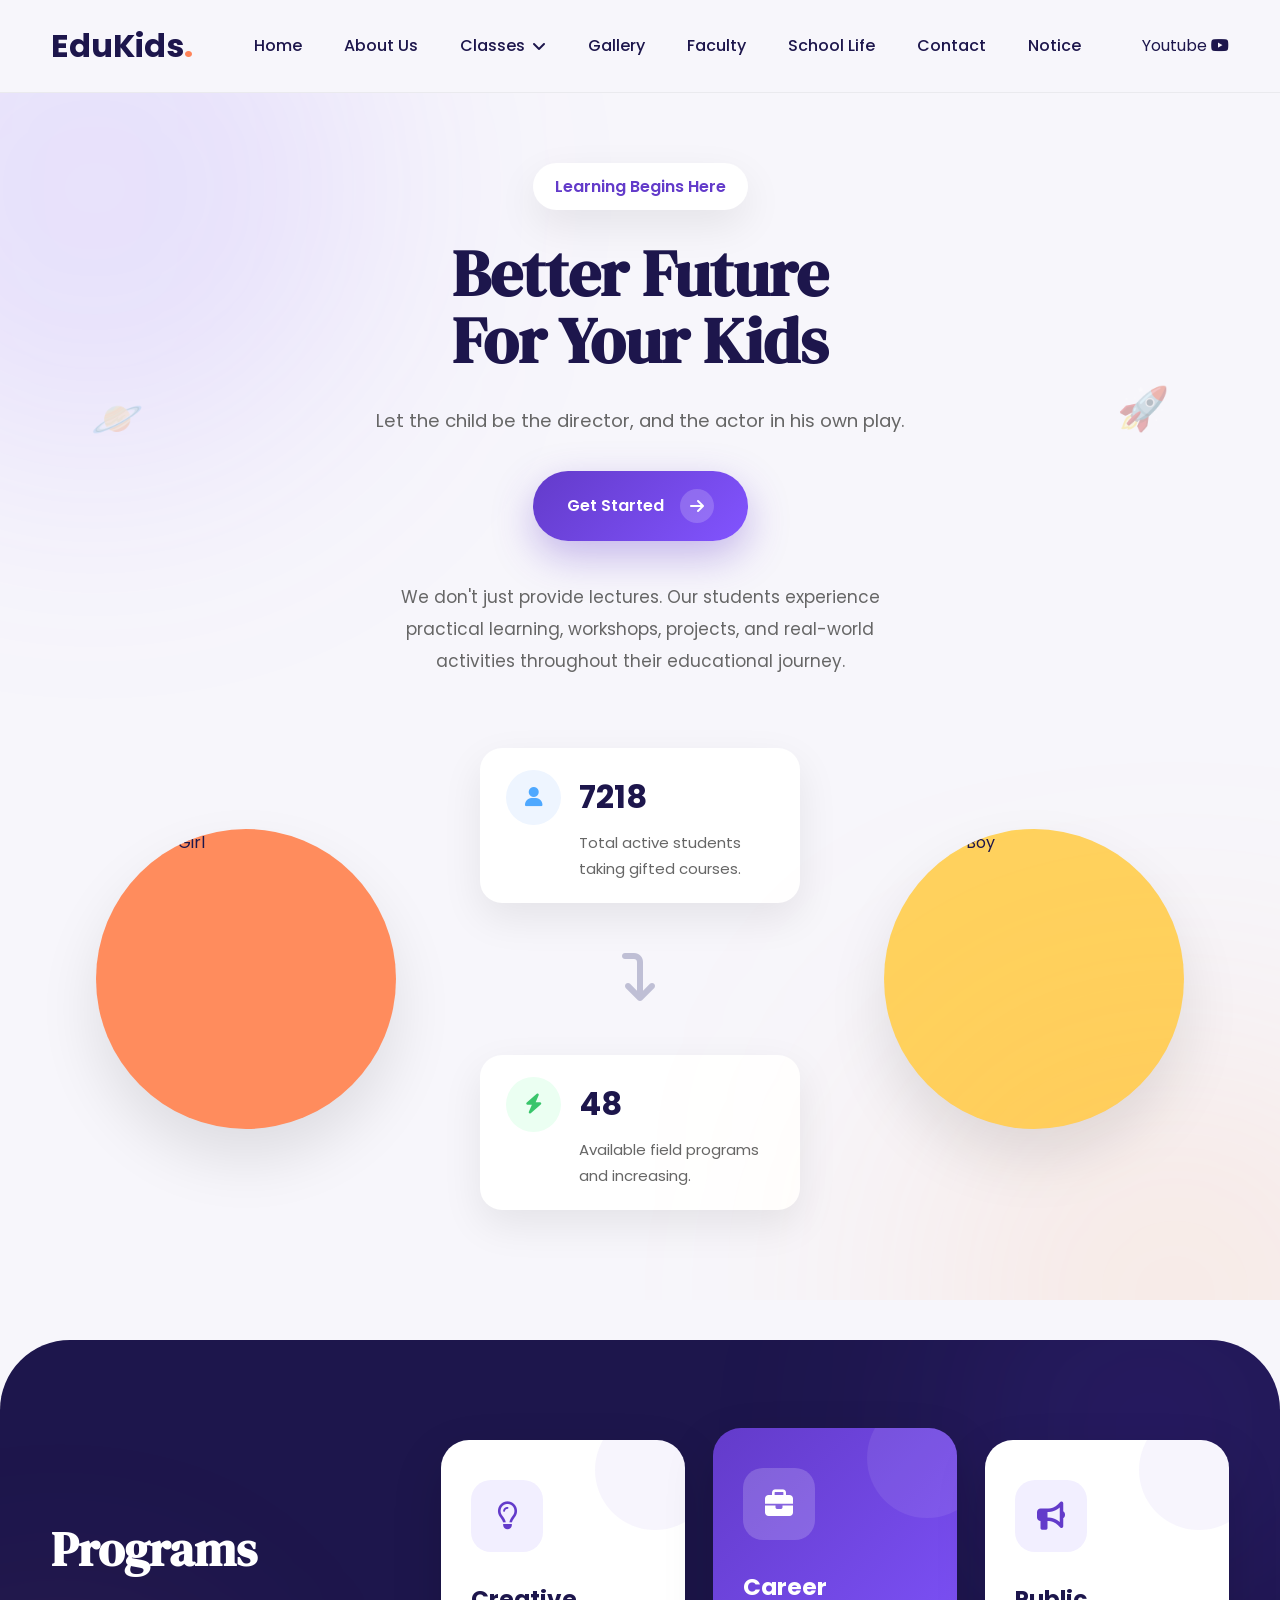
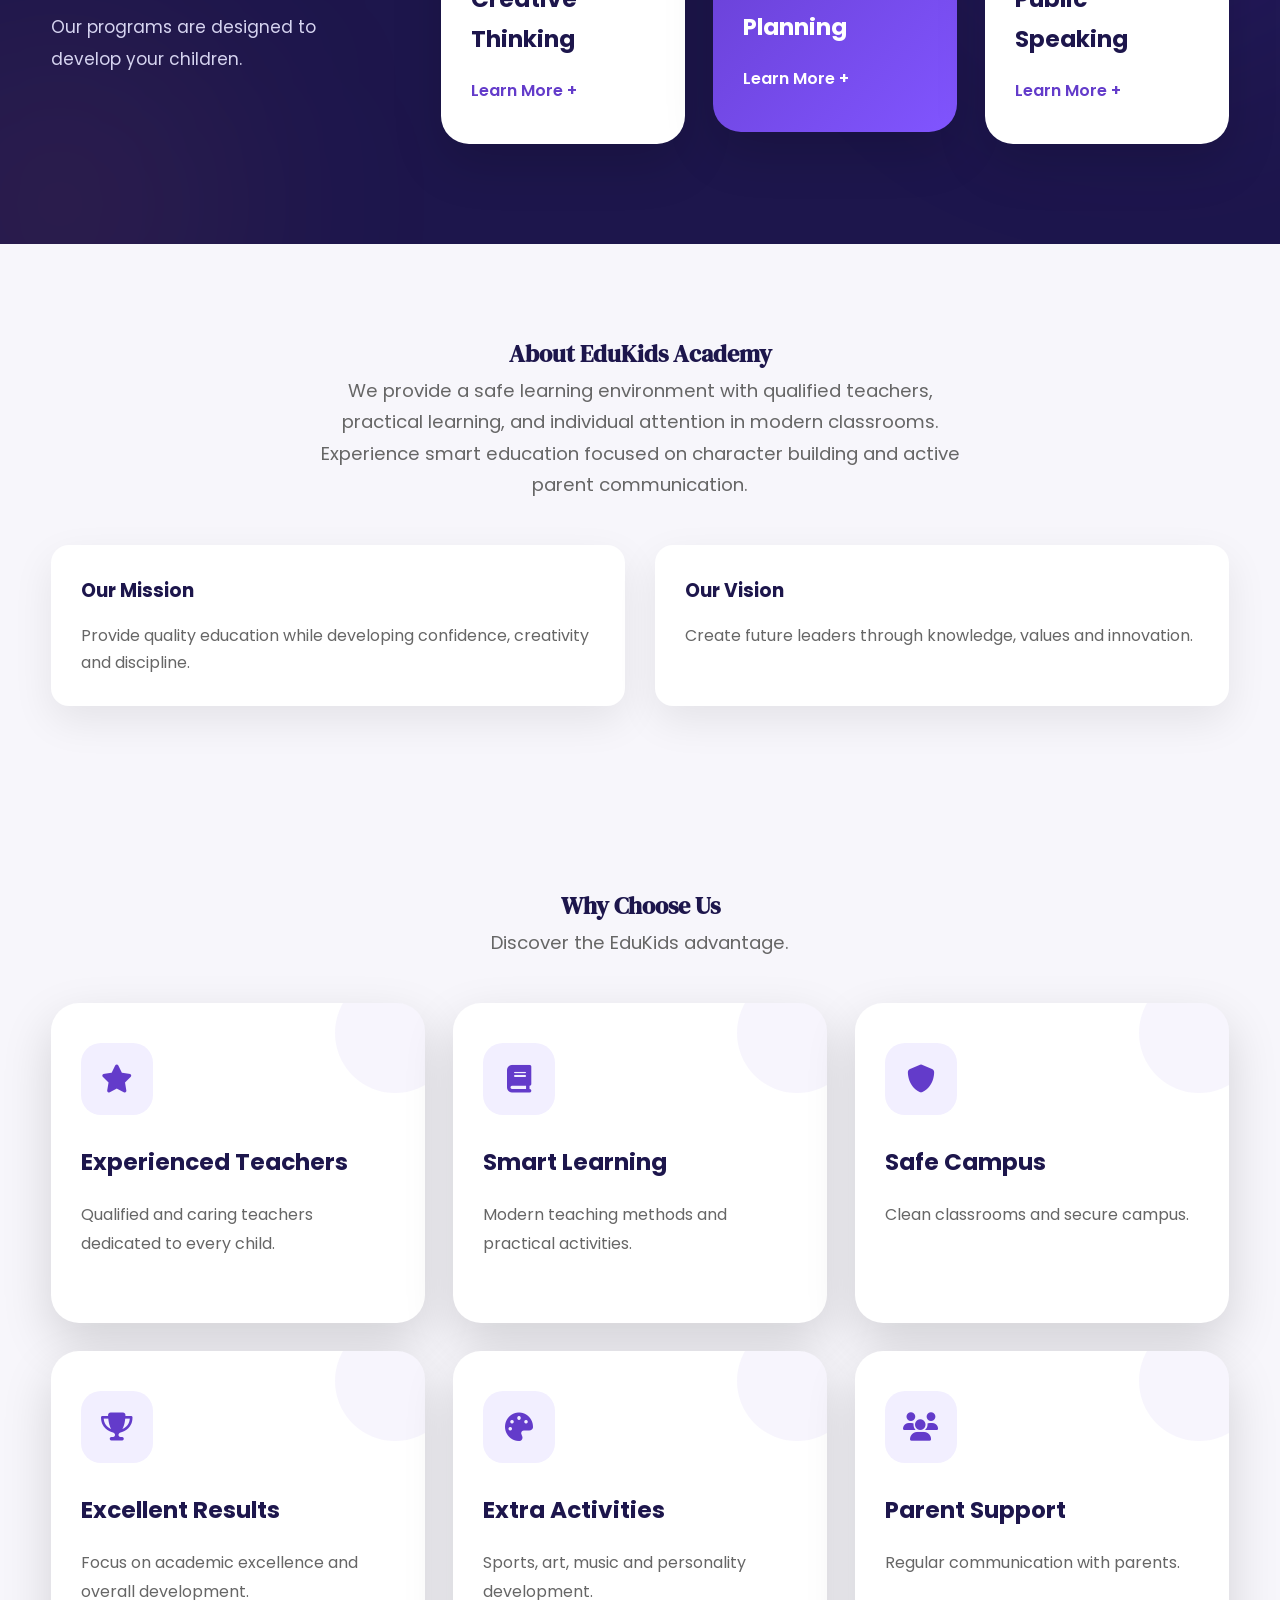
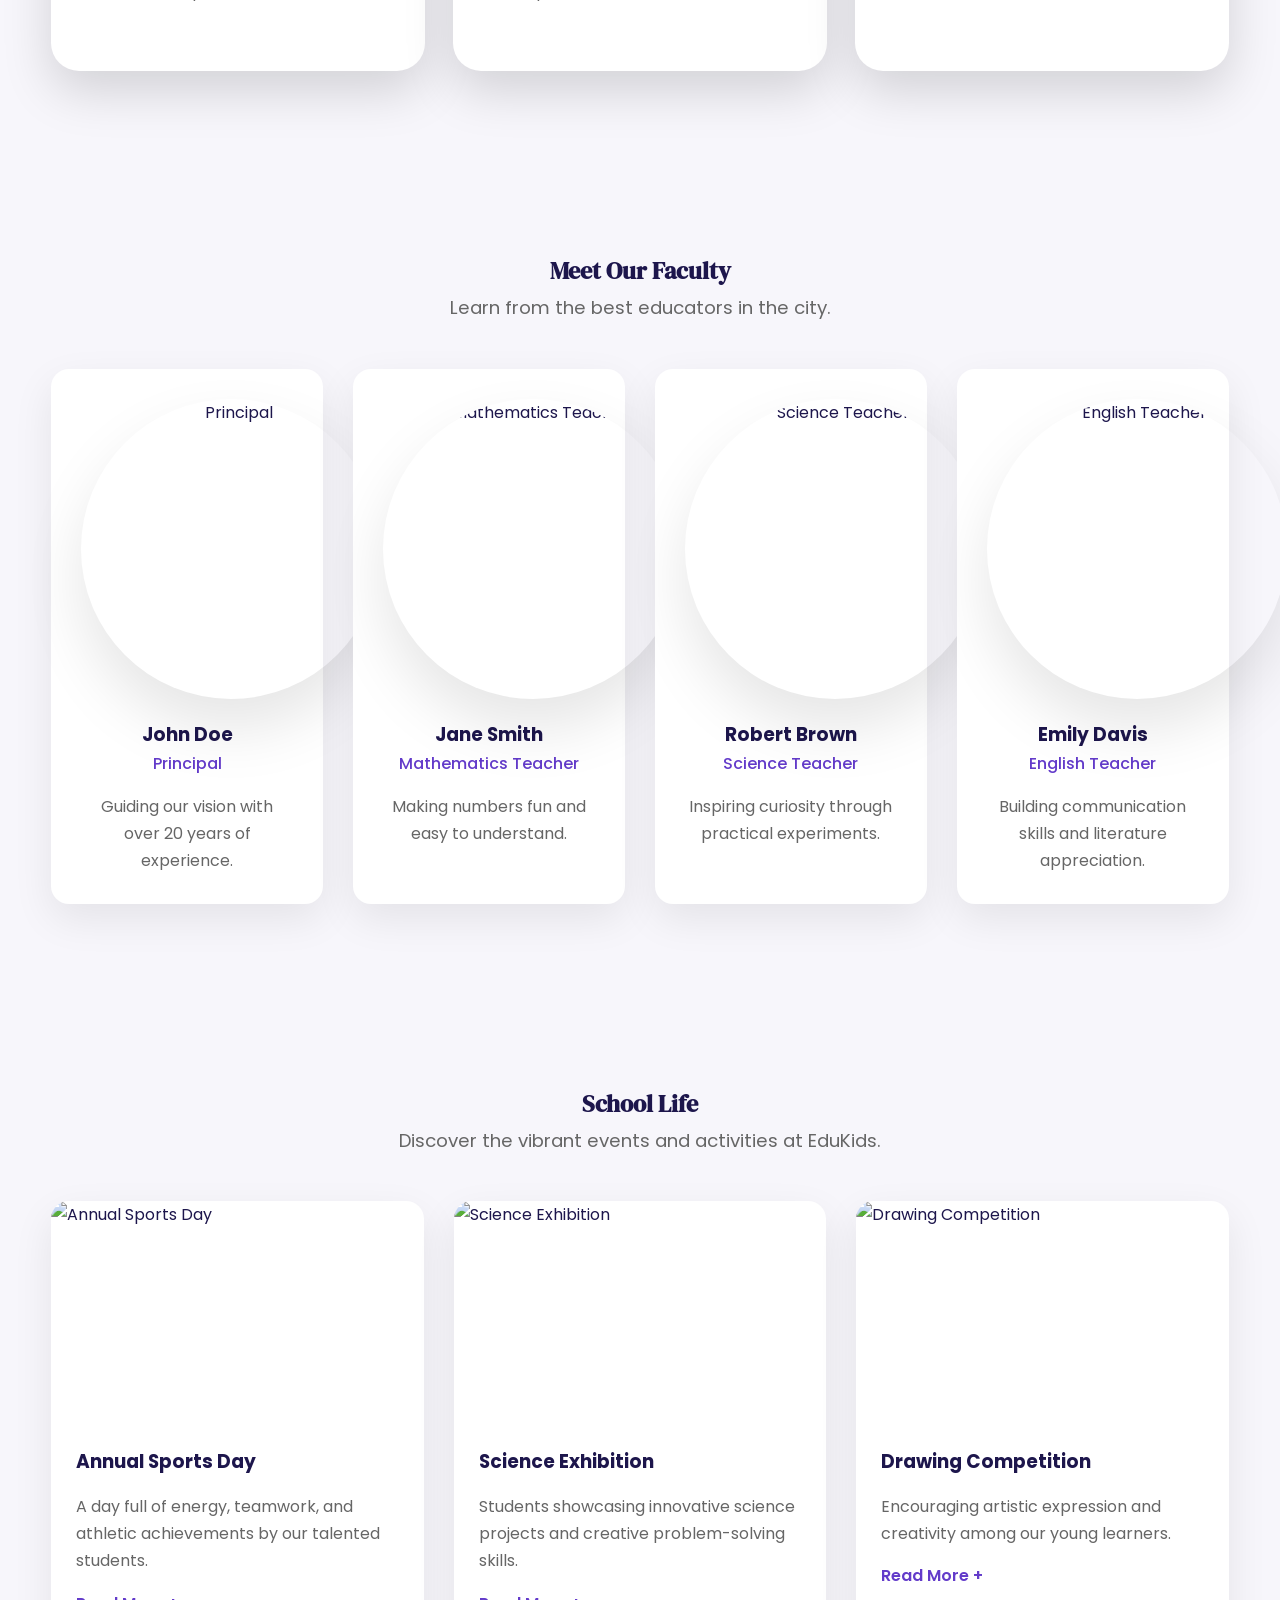
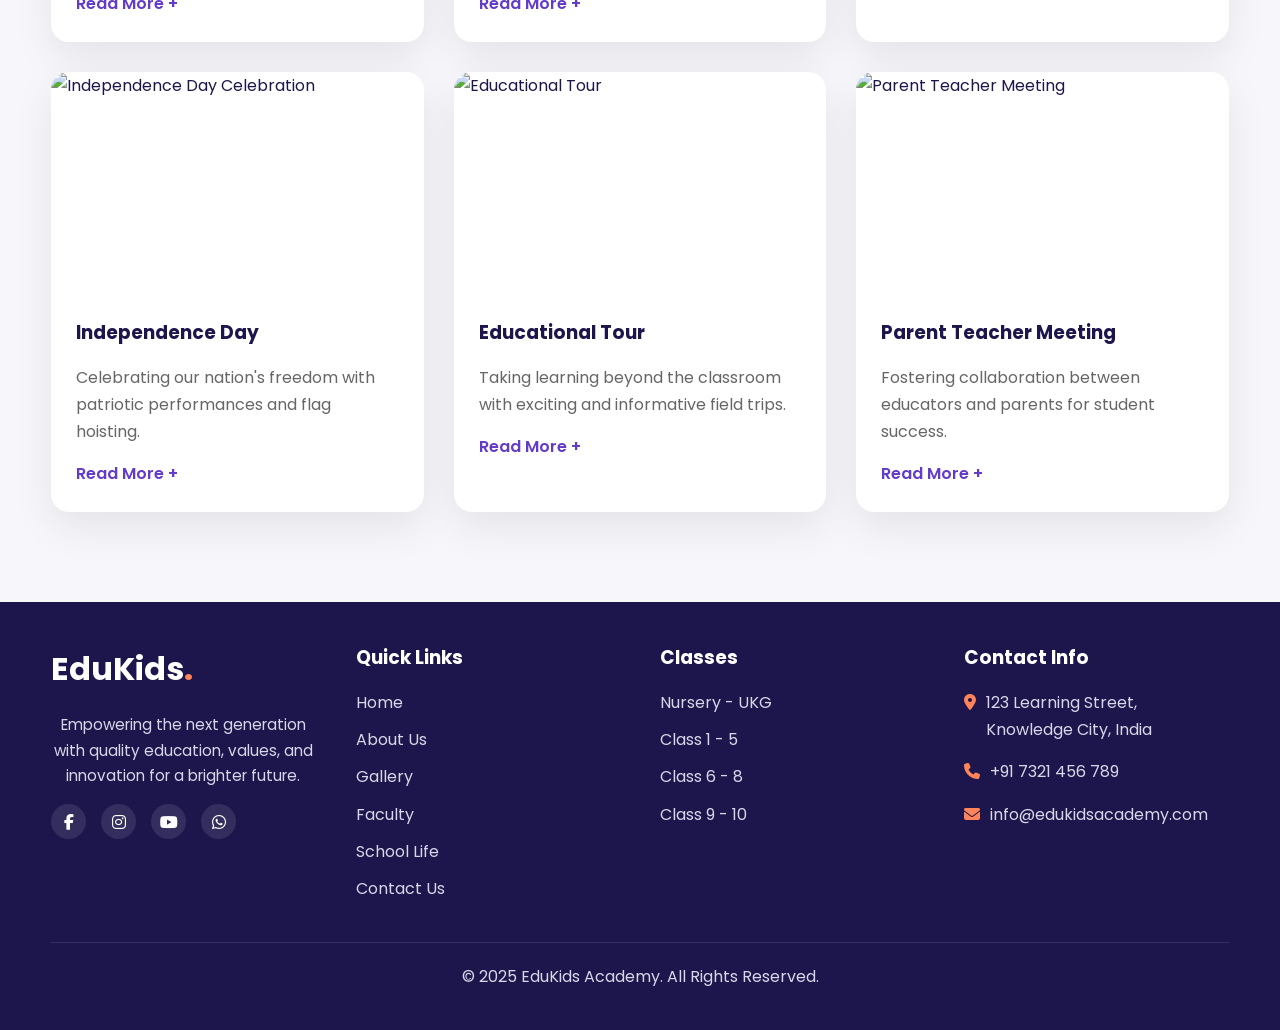
==== index.html @ 062c6f34 "Add files via upload" ====
<!DOCTYPE html>
<html lang="en">

<head>

    <meta charset="UTF-8">

    <meta name="viewport" content="width=device-width, initial-scale=1.0">

    <title>EduKids Academy | Better Future For Your Kids</title>

    <!-- Google Fonts -->

    <link rel="preconnect" href="https://fonts.googleapis.com">

    <link rel="preconnect" href="https://fonts.gstatic.com" crossorigin>

    <link
        href="https://fonts.googleapis.com/css2?family=Poppins:wght@300;400;500;600;700&family=DM+Serif+Display&display=swap"
        rel="stylesheet">

    <!-- Font Awesome -->

    <link rel="stylesheet" href="https://cdnjs.cloudflare.com/ajax/libs/font-awesome/6.5.2/css/all.min.css">

    <!-- Main CSS -->

    <link rel="stylesheet" href="styles.css">

    <!-- Responsive CSS -->

    <link rel="stylesheet" href="responsive.css">

</head>

<body>



    <!--==================================
            HEADER
===================================-->

    <header class="header">

        <div class="container nav-container">

            <a href="#" class="logo">

                EduKids<span>.</span>

            </a>

            <nav class="navbar">

                <ul class="nav-links">

                    <li><a href="index.html">Home</a></li>

                    <li><a href="#about">About Us</a></li>

                    <li class="dropdown">

                        <a href="#">
                            Classes
                            <i class="fa-solid fa-angle-down"></i>
                        </a>

                        <ul class="dropdown-menu">

                            <li><a href="contact.html">Nursery</a></li>
                            <li><a href="contact.html">LKG</a></li>
                            <li><a href="contact.html">UKG</a></li>
                            <li><a href="contact.html">Class 1 - 3</a></li>
                            <li><a href="contact.html">Class 4 - 6</a></li>
                            <li><a href="contact.html">Class 6 - 10</a></li>

                        </ul>

                    </li>

                    <li><a href="gallery.html">Gallery</a></li>

                    <li><a href="#faculty">Faculty</a></li>

                    <li><a href="#school-life">School Life</a></li>

                    <li><a href="contact.html">Contact</a></li>
                    <li><a href="notice.html">Notice</a></li>

                </ul>

            </nav>

            <a href="#" class="youtube-btn">

                Youtube

                <span>

                    <i class="fa-brands fa-youtube"></i>

                </span>

            </a>

            <div class="hamburger">

                <span></span>
                <span></span>
                <span></span>

            </div>

        </div>

    </header>





    <!--==================================
          HERO SECTION
===================================-->

    <section class="hero">

        <div class="container hero-container">

            <!-- Decorative Elements -->

            <div class="planet planet-1">
                🪐
            </div>

            <div class="planet planet-2">
                🚀
            </div>

            <div class="planet planet-3">
                ⭐
            </div>

            <div class="planet planet-4">
                📚
            </div>





            <div class="hero-content">

                <span class="hero-tagline">

                    Learning Begins Here

                </span>

                <h1>

                    Better Future <br>

                    For Your Kids

                </h1>

                <p class="subtitle">

                    Let the child be the director,
                    and the actor in his own play.

                </p>

                <button id="getStartedBtn" class="primary-btn">

                    Get Started

                    <span>

                        <i class="fa-solid fa-arrow-right"></i>

                    </span>

                </button>

                <p class="hero-description">

                    We don't just provide lectures.
                    Our students experience practical learning,
                    workshops, projects, and real-world activities
                    throughout their educational journey.

                </p>

            </div>





            <div class="hero-bottom">

                <!-- LEFT CHILD -->

                <div class="student left-student">

                    <div class="circle orange">

<!-- TEMP PLACEHOLDER IMAGE - Replace with school image -->
                                                <img src="assets/images/demo/girl1.jpg" alt="Student Girl">

                    </div>

                </div>





                <!-- CENTER STATS -->

                <div class="stats-area">

                    <div class="stat-card">

                        <div class="icon">

                            <i class="fa-solid fa-user"></i>

                        </div>

                        <div>

                            <h3>7.5K+</h3>

                            <p>

                                Total active students
                                taking gifted courses.

                            </p>

                        </div>

                    </div>

                    <div class="curve-arrow">

                        <i class="fa-solid fa-arrow-turn-down"></i>

                    </div>

                    <div class="stat-card">

                        <div class="icon green">

                            <i class="fa-solid fa-bolt"></i>

                        </div>

                        <div>

                            <h3>50+</h3>

                            <p>

                                Available field programs
                                and increasing.

                            </p>

                        </div>

                    </div>

                </div>





                <!-- RIGHT CHILD -->

                <div class="student right-student">

                    <div class="circle yellow">

<!-- TEMP PLACEHOLDER IMAGE - Replace with school image -->
                                                <img src="assets/images/demo/boy1.jpg" alt="Student Boy">

                    </div>

                </div>

            </div>

        </div>

    </section>





    <!--==================================
        PROGRAMS SECTION
===================================-->

    <section class="programs">

        <div class="container">

            <div class="program-wrapper">

                <div class="program-left">

                    <h2>

                        Programs

                    </h2>

                    <p>

                        Our programs are designed
                        to develop your children.

                    </p>

                </div>

                <div class="program-grid">

                    <div class="program-card">

                        <div class="program-icon">

                            <i class="fa-regular fa-lightbulb"></i>

                        </div>

                        <h3>

                            Creative Thinking

                        </h3>

                        <a href="#">

                            Learn More +

                        </a>

                    </div>





                    <div class="program-card active">

                        <div class="program-icon">

                            <i class="fa-solid fa-briefcase"></i>

                        </div>

                        <h3>

                            Career Planning

                        </h3>

                        <a href="#">

                            Learn More +

                        </a>

                    </div>





                    <div class="program-card">

                        <div class="program-icon">

                            <i class="fa-solid fa-bullhorn"></i>

                        </div>

                        <h3>

                            Public Speaking

                        </h3>

                        <a href="#">

                            Learn More +

                        </a>

                    </div>

                </div>

            </div>

        </div>

    </section>







    <!--==================================
        ABOUT US SECTION
===================================-->

    <section id="about">
        <div class="container">
            <div class="text-center">
                <h2>About EduKids Academy</h2>
                <p class="subtitle mt-1">We provide a safe learning environment with qualified teachers, practical
                    learning, and individual attention in modern classrooms. Experience smart education focused on
                    character building and active parent communication.</p>
            </div>
            <div class="mt-3 grid-2">
                <div class="card">
                    <h3>Our Mission</h3>
                    <p class="mt-1">Provide quality education while developing confidence, creativity and discipline.
                    </p>
                </div>
                <div class="card">
                    <h3>Our Vision</h3>
                    <p class="mt-1">Create future leaders through knowledge, values and innovation.</p>
                </div>
            </div>
        </div>
    </section>

    <!--==================================
        WHY CHOOSE US SECTION
===================================-->

    <section id="why-choose-us">
        <div class="container">
            <div class="text-center reveal">
                <h2>Why Choose Us</h2>
                <p class="subtitle mt-1">Discover the EduKids advantage.</p>
            </div>
            <div class="program-grid mt-3 reveal">
                <div class="program-card">
                    <div class="program-icon"><i class="fa-solid fa-star"></i></div>
                    <h3>Experienced Teachers</h3>
                    <p>Qualified and caring teachers dedicated to every child.</p>
                </div>
                <div class="program-card">
                    <div class="program-icon"><i class="fa-solid fa-book"></i></div>
                    <h3>Smart Learning</h3>
                    <p>Modern teaching methods and practical activities.</p>
                </div>
                <div class="program-card">
                    <div class="program-icon"><i class="fa-solid fa-shield"></i></div>
                    <h3>Safe Campus</h3>
                    <p>Clean classrooms and secure campus.</p>
                </div>
                <div class="program-card">
                    <div class="program-icon"><i class="fa-solid fa-trophy"></i></div>
                    <h3>Excellent Results</h3>
                    <p>Focus on academic excellence and overall development.</p>
                </div>
                <div class="program-card">
                    <div class="program-icon"><i class="fa-solid fa-palette"></i></div>
                    <h3>Extra Activities</h3>
                    <p>Sports, art, music and personality development.</p>
                </div>
                <div class="program-card">
                    <div class="program-icon"><i class="fa-solid fa-users"></i></div>
                    <h3>Parent Support</h3>
                    <p>Regular communication with parents.</p>
                </div>
            </div>
        </div>
    </section>

    <!--==================================
        FACULTY SECTION
===================================-->

    <section id="faculty">
        <div class="container">
            <div class="text-center reveal">
                <h2>Meet Our Faculty</h2>
                <p class="subtitle mt-1">Learn from the best educators in the city.</p>
            </div>
            <div class="mt-3 reveal grid-4">
                <div class="card text-center scale-up">
                    <div class="circle circle-img">
<!-- TEMP PLACEHOLDER IMAGE - Replace with school image -->
                                                <img src="assets/images/demo/faculty1.jpg" alt="Principal">
                    </div>
                    <h3>John Doe</h3>
                    <p style="color: var(--secondary); font-weight: 500;">Principal</p>
                    <p class="mt-1">Guiding our vision with over 20 years of experience.</p>
                </div>
                <div class="card text-center scale-up">
                    <div class="circle circle-img">
<!-- TEMP PLACEHOLDER IMAGE - Replace with school image -->
                                                <img src="assets/images/demo/faculty2.jpg" alt="Mathematics Teacher">
                    </div>
                    <h3>Jane Smith</h3>
                    <p style="color: var(--secondary); font-weight: 500;">Mathematics Teacher</p>
                    <p class="mt-1">Making numbers fun and easy to understand.</p>
                </div>
                <div class="card text-center scale-up">
                    <div class="circle circle-img">
<!-- TEMP PLACEHOLDER IMAGE - Replace with school image -->
                                                <img src="assets/images/demo/faculty3.jpg" alt="Science Teacher">
                    </div>
                    <h3>Robert Brown</h3>
                    <p style="color: var(--secondary); font-weight: 500;">Science Teacher</p>
                    <p class="mt-1">Inspiring curiosity through practical experiments.</p>
                </div>
                <div class="card text-center scale-up">
                    <div class="circle circle-img">
<!-- TEMP PLACEHOLDER IMAGE - Replace with school image -->
                                                <img src="assets/images/demo/faculty4.jpg" alt="English Teacher">
                    </div>
                    <h3>Emily Davis</h3>
                    <p style="color: var(--secondary); font-weight: 500;">English Teacher</p>
                    <p class="mt-1">Building communication skills and literature appreciation.</p>
                </div>
            </div>
        </div>
    </section>

    <!--==================================
        SCHOOL LIFE SECTION
===================================-->

    <section id="school-life">
        <div class="container">
            <div class="text-center reveal">
                <h2>School Life</h2>
                <p class="subtitle mt-1">Discover the vibrant events and activities at EduKids.</p>
            </div>
            <div class="mt-3 reveal grid-3">
                <div class="card scale-up" style="padding: 0; overflow: hidden;">
<!-- TEMP PLACEHOLDER IMAGE - Replace with school image -->
                                        <img src="assets/images/demo/blog1.jpg" alt="Annual Sports Day" class="blog-img">
                    <div class="blog-content">
                        <h3>Annual Sports Day</h3>
                        <p class="mt-1">A day full of energy, teamwork, and athletic achievements by our talented
                            students.</p>
                        <a href="#" class="mt-1"
                            style="display: inline-block; color: var(--secondary); font-weight: 600;">Read More +</a>
                    </div>
                </div>
                <div class="card scale-up" style="padding: 0; overflow: hidden;">
<!-- TEMP PLACEHOLDER IMAGE - Replace with school image -->
                                        <img src="assets/images/demo/blog2.jpg" alt="Science Exhibition" class="blog-img">
                    <div class="blog-content">
                        <h3>Science Exhibition</h3>
                        <p class="mt-1">Students showcasing innovative science projects and creative problem-solving
                            skills.</p>
                        <a href="#" class="mt-1"
                            style="display: inline-block; color: var(--secondary); font-weight: 600;">Read More +</a>
                    </div>
                </div>
                <div class="card scale-up" style="padding: 0; overflow: hidden;">
<!-- TEMP PLACEHOLDER IMAGE - Replace with school image -->
                                        <img src="assets/images/demo/blog3.jpg" alt="Drawing Competition" class="blog-img">
                    <div class="blog-content">
                        <h3>Drawing Competition</h3>
                        <p class="mt-1">Encouraging artistic expression and creativity among our young learners.</p>
                        <a href="#" class="mt-1"
                            style="display: inline-block; color: var(--secondary); font-weight: 600;">Read More +</a>
                    </div>
                </div>
                <div class="card scale-up" style="padding: 0; overflow: hidden;">
<!-- TEMP PLACEHOLDER IMAGE - Replace with school image -->
                                        <img src="assets/images/demo/blog4.jpg" alt="Independence Day Celebration" class="blog-img">
                    <div class="blog-content">
                        <h3>Independence Day</h3>
                        <p class="mt-1">Celebrating our nation's freedom with patriotic performances and flag hoisting.
                        </p>
                        <a href="#" class="mt-1"
                            style="display: inline-block; color: var(--secondary); font-weight: 600;">Read More +</a>
                    </div>
                </div>
                <div class="card scale-up" style="padding: 0; overflow: hidden;">
<!-- TEMP PLACEHOLDER IMAGE - Replace with school image -->
                                        <img src="assets/images/demo/blog5.jpg" alt="Educational Tour" class="blog-img">
                    <div class="blog-content">
                        <h3>Educational Tour</h3>
                        <p class="mt-1">Taking learning beyond the classroom with exciting and informative field trips.
                        </p>
                        <a href="#" class="mt-1"
                            style="display: inline-block; color: var(--secondary); font-weight: 600;">Read More +</a>
                    </div>
                </div>
                <div class="card scale-up" style="padding: 0; overflow: hidden;">
<!-- TEMP PLACEHOLDER IMAGE - Replace with school image -->
                                        <img src="assets/images/demo/blog6.jpg" alt="Parent Teacher Meeting" class="blog-img">
                    <div class="blog-content">
                        <h3>Parent Teacher Meeting</h3>
                        <p class="mt-1">Fostering collaboration between educators and parents for student success.</p>
                        <a href="#" class="mt-1"
                            style="display: inline-block; color: var(--secondary); font-weight: 600;">Read More +</a>
                    </div>
                </div>
            </div>
        </div>
    </section>





    <!--==================================
            FOOTER
===================================-->

    <footer>
        <div class="container">
            <div
                style="display: grid; grid-template-columns: repeat(auto-fit, minmax(200px, 1fr)); gap: 40px; margin-bottom: 40px;">
                <!-- Brand -->
                <div>
                    <a href="index.html" class="logo" style="color: #fff;">EduKids<span
                            style="color: var(--orange);">.</span></a>
                    <p class="mt-1" style="color: #d7d7e8; font-size: 0.95rem;">Empowering the next generation with
                        quality education, values, and innovation for a brighter future.</p>
                    <div class="mt-1" style="display: flex; gap: 15px;">
                        <a href="#"
                            style="width: 35px; height: 35px; background: rgba(255,255,255,0.1); border-radius: 50%; display: flex; justify-content: center; align-items: center; transition: var(--transition);"><i
                                class="fa-brands fa-facebook-f"></i></a>
                        <a href="#"
                            style="width: 35px; height: 35px; background: rgba(255,255,255,0.1); border-radius: 50%; display: flex; justify-content: center; align-items: center; transition: var(--transition);"><i
                                class="fa-brands fa-instagram"></i></a>
                        <a href="#"
                            style="width: 35px; height: 35px; background: rgba(255,255,255,0.1); border-radius: 50%; display: flex; justify-content: center; align-items: center; transition: var(--transition);"><i
                                class="fa-brands fa-youtube"></i></a>
                        <a href="#"
                            style="width: 35px; height: 35px; background: rgba(255,255,255,0.1); border-radius: 50%; display: flex; justify-content: center; align-items: center; transition: var(--transition);"><i
                                class="fa-brands fa-whatsapp"></i></a>
                    </div>
                </div>

                <!-- Quick Links -->
                <div>
                    <h3 style="color: #fff; margin-bottom: 15px;">Quick Links</h3>
                    <ul style="display: flex; flex-direction: column; gap: 10px;">
                        <li><a href="index.html" style="color: #d7d7e8;">Home</a></li>
                        <li><a href="#about" style="color: #d7d7e8;">About Us</a></li>
                        <li><a href="gallery.html" style="color: #d7d7e8;">Gallery</a></li>
                        <li><a href="#faculty" style="color: #d7d7e8;">Faculty</a></li>
                        <li><a href="#school-life" style="color: #d7d7e8;">School Life</a></li>
                        <li><a href="contact.html" style="color: #d7d7e8;">Contact Us</a></li>
                    </ul>
                </div>

                <!-- Classes -->
                <div>
                    <h3 style="color: #fff; margin-bottom: 15px;">Classes</h3>
                    <ul style="display: flex; flex-direction: column; gap: 10px;">
                        <li><a href="contact.html" style="color: #d7d7e8;">Nursery - UKG</a></li>
                        <li><a href="contact.html" style="color: #d7d7e8;">Class 1 - 5</a></li>
                        <li><a href="contact.html" style="color: #d7d7e8;">Class 6 - 8</a></li>
                        <li><a href="contact.html" style="color: #d7d7e8;">Class 9 - 10</a></li>
                    </ul>
                </div>

                <!-- Contact -->
                <div>
                    <h3 style="color: #fff; margin-bottom: 15px;">Contact Info</h3>
                    <ul style="display: flex; flex-direction: column; gap: 15px;">
                        <li style="display: flex; gap: 10px; color: #d7d7e8;">
                            <i class="fa-solid fa-location-dot" style="margin-top: 5px; color: var(--orange);"></i>
                            <span>123 Learning Street,<br>Knowledge City, India</span>
                        </li>
                        <li style="display: flex; gap: 10px; color: #d7d7e8;">
                            <i class="fa-solid fa-phone" style="margin-top: 5px; color: var(--orange);"></i>
                            <a href="tel:+917321456789">+91 7321 456 789</a>
                        </li>
                        <li style="display: flex; gap: 10px; color: #d7d7e8;">
                            <i class="fa-solid fa-envelope" style="margin-top: 5px; color: var(--orange);"></i>
                            <a href="mailto:info@edukidsacademy.com">info@edukidsacademy.com</a>
                        </li>
                    </ul>
                </div>
            </div>

            <div style="border-top: 1px solid rgba(255,255,255,0.1); padding-top: 20px; text-align: center;">
                <p>© 2025 EduKids Academy. All Rights Reserved.</p>
            </div>
        </div>
    </footer>





    <!-- JavaScript -->

    <script src="script.js"></script>

</body>

</html>
---- styles.css ----
/*==================================================
                GOOGLE FONTS
==================================================*/

@import url('https://fonts.googleapis.com/css2?family=DM+Serif+Display&family=Poppins:wght@300;400;500;600;700&display=swap');


/*==================================================
                CSS VARIABLES
==================================================*/

:root {

    --primary: #1D164C;
    --secondary: #633BCA;
    --secondary-light: #7852e7;

    --orange: #FF8459;
    --yellow: #FFD55C;
    --green: #6AD58B;
    --blue: #55C8FF;

    --background: #F7F6FB;
    --white: #ffffff;
    --black: #111111;
    --gray: #666666;
    --light-gray: #e8e8ef;

    --shadow: 0 15px 40px rgba(0, 0, 0, .08);
    --shadow-hover: 0 25px 60px rgba(0, 0, 0, .15);

    --radius: 18px;
    --radius-lg: 35px;
    --radius-xl: 50px;

    --transition: .35s ease;

    --container: 1200px;

}


/*==================================================
                    RESET
==================================================*/

* {
    margin: 0;
    padding: 0;
    box-sizing: border-box;
}

html {
    scroll-behavior: smooth;
}

body {

    font-family: 'Poppins', sans-serif;
    background: var(--background);
    color: var(--primary);
    overflow-x: hidden;
    line-height: 1.7;

}

img {

    width: 100%;
    display: block;

}

a {

    text-decoration: none;
    color: inherit;

}

ul {

    list-style: none;

}

button {

    border: none;
    outline: none;
    cursor: pointer;
    font-family: inherit;

}

section {

    padding: 90px 0;

}

::selection {

    background: var(--secondary);
    color: #fff;

}


/*==================================================
                CONTAINER
==================================================*/

.container {

    width: min(92%, var(--container));
    margin: auto;

}


/*==================================================
            COMMON TYPOGRAPHY
==================================================*/

h1,
h2,
h3 {

    color: var(--primary);

}

h1 {

    font-family: 'DM Serif Display', serif;

}

h2 {

    font-family: 'DM Serif Display', serif;

}

p {

    color: var(--gray);

}


/*==================================================
            STICKY HEADER
==================================================*/

.header {

    position: sticky;
    top: 0;
    left: 0;
    width: 100%;
    z-index: 999;

    background: rgba(247, 246, 251, .92);

    backdrop-filter: blur(14px);

    border-bottom: 1px solid rgba(0, 0, 0, .05);

}

.nav-container {

    height: 92px;

    display: flex;
    align-items: center;
    justify-content: space-between;

}


/*==================================================
                LOGO
==================================================*/

.logo {

    font-size: 2rem;
    font-weight: 700;
    color: var(--primary);

}

.logo span {

    color: var(--orange);

}


/*==================================================
            NAVIGATION
==================================================*/

.navbar {

    display: flex;
    align-items: center;

}

.nav-links {

    display: flex;
    align-items: center;
    gap: 42px;

}

.nav-links li {

    position: relative;

}

.nav-links a {

    font-weight: 500;
    transition: var(--transition);

}

.nav-links a:hover {

    color: var(--secondary);

}


/*==================================================
            DROPDOWN MENU
==================================================*/

.dropdown>a {

    display: flex;
    align-items: center;
    gap: 7px;

}

.dropdown-menu {

    position: absolute;

    top: 55px;
    left: 0;

    width: 230px;

    background: #fff;

    border-radius: 16px;

    box-shadow: var(--shadow);

    opacity: 0;
    visibility: hidden;

    transform: translateY(18px);

    transition: var(--transition);

    overflow: hidden;

}

.dropdown:hover .dropdown-menu {

    opacity: 1;
    visibility: visible;
    transform: translateY(0);

}

.dropdown-menu li {

    border-bottom: 1px solid rgba(0, 0, 0, .05);

}

.dropdown-menu li:last-child {

    border: none;

}

.dropdown-menu a {

    display: block;

    padding: 16px 20px;

}

.dropdown-menu a:hover {

    background: var(--secondary);
    color: #fff;

}



/*==================================================
                HAMBURGER
==================================================*/

.hamburger {

    display: none;

    width: 44px;
    height: 44px;

    justify-content: center;
    align-items: center;

    flex-direction: column;

    gap: 6px;

    cursor: pointer;

}

.hamburger span {

    width: 28px;
    height: 3px;

    background: var(--primary);

    border-radius: 20px;

    transition: .3s;

}


/*==================================================
            PRIMARY BUTTON
==================================================*/

.primary-btn {

    margin-top: 35px;

    display: inline-flex;
    align-items: center;
    gap: 16px;

    padding: 18px 34px;

    background: linear-gradient(135deg,
            var(--secondary),
            #8254ff);

    color: #fff;

    border-radius: 999px;

    font-size: 16px;

    font-weight: 600;

    transition: var(--transition);

    box-shadow:

        0 15px 40px rgba(99, 59, 202, .35);

}

.primary-btn span {

    width: 34px;
    height: 34px;

    background: rgba(255, 255, 255, .18);

    border-radius: 50%;

    display: flex;
    justify-content: center;
    align-items: center;

}

.primary-btn:hover {

    transform: translateY(-5px);

    box-shadow:

        0 20px 50px rgba(99, 59, 202, .45);

}


/*==================================================
                UTILITIES
==================================================*/

.text-center {

    text-align: center;

}

.mt-1 {

    margin-top: 15px;

}

.mt-2 {

    margin-top: 30px;

}

.mt-3 {

    margin-top: 45px;

}

.shadow {

    box-shadow: var(--shadow);

}

.rounded {

    border-radius: var(--radius);

}


/*==================================================
            SIMPLE CARD
==================================================*/

.card {

    background: #fff;

    border-radius: var(--radius);

    padding: 30px;

    box-shadow: var(--shadow);

}


/*==================================================
            FOOTER
==================================================*/

footer {

    background: var(--primary);

    color: #fff;

    padding: 40px 0;

}

footer p {

    color: #d7d7e8;
    text-align: center;

}


/*==================================================
            FADE ANIMATION
==================================================*/

@keyframes float {

    0% {

        transform: translateY(0);

    }

    50% {

        transform: translateY(-10px);

    }

    100% {

        transform: translateY(0);

    }

}

.floating {

    animation: float 4s ease-in-out infinite;

}

/*==================================================
                HERO SECTION
==================================================*/

.hero {

    position: relative;
    overflow: hidden;
    background: var(--background);
    padding: 70px 0 90px;

}

.hero-container {

    position: relative;

}

/*-----------------------------
        HERO CONTENT
------------------------------*/

.hero-content {

    max-width: 760px;
    margin: auto;
    text-align: center;

}

.hero-tagline {

    display: inline-block;

    padding: 10px 22px;

    background: #ffffff;

    border-radius: 50px;

    box-shadow: var(--shadow);

    color: var(--secondary);

    font-weight: 600;

    margin-bottom: 30px;

}

.hero-content h1 {

    font-size: 4.5rem;

    line-height: 1.05;

    margin-bottom: 30px;

}

.subtitle {

    font-size: 1.15rem;

    max-width: 650px;

    margin: auto;

}

.hero-description {

    max-width: 540px;

    margin: 40px auto 0;

    font-size: 17px;

    line-height: 1.9;

}


/*==================================================
        HERO BOTTOM
==================================================*/

.hero-bottom {

    margin-top: 70px;

    display: grid;

    grid-template-columns: 1fr auto 1fr;

    align-items: center;

    gap: 40px;

}


/*==================================================
        STUDENT IMAGES
==================================================*/

.student {

    display: flex;
    justify-content: center;

}

.circle {

    width: 340px;
    height: 340px;

    border-radius: 50%;

    overflow: hidden;

    position: relative;

    box-shadow: 0 30px 60px rgba(0, 0, 0, .10);

    transition: var(--transition);

}

.circle:hover {

    transform: translateY(-12px);

}

.circle img {

    width: 100%;
    height: 100%;
    object-fit: cover;

}

.orange {

    background: #ff8c5d;

}

.yellow {

    background: #ffd25d;

}


/*==================================================
            STATS
==================================================*/

.stats-area {

    display: flex;

    flex-direction: column;

    align-items: center;

    gap: 35px;

}

.stat-card {

    display: flex;

    align-items: flex-start;

    gap: 18px;

    background: #ffffff;

    padding: 22px 26px;

    border-radius: 22px;

    box-shadow: var(--shadow);

    width: 320px;

    transition: var(--transition);

}

.stat-card:hover {

    transform: translateY(-8px);

    box-shadow: var(--shadow-hover);

}

.stat-card .icon {

    width: 55px;

    height: 55px;

    border-radius: 50%;

    background: #eef5ff;

    color: #4ea8ff;

    display: flex;

    justify-content: center;

    align-items: center;

    font-size: 20px;

    flex-shrink: 0;

}

.stat-card .green {

    background: #ebfff2;

    color: #39c56b;

}

.stat-card h3 {

    font-size: 2rem;

    margin-bottom: 6px;

}

.stat-card p {

    font-size: 15px;

}


/*==================================================
            CURVE ARROW
==================================================*/

.curve-arrow {

    font-size: 48px;

    color: #bfbfd5;

    animation: float 3s infinite;

}


/*==================================================
        FLOATING DECORATIONS
==================================================*/

.planet {

    position: absolute;

    font-size: 42px;

    opacity: .35;

    animation: float 6s ease-in-out infinite;

    user-select: none;

}

.planet-1 {

    top: 220px;
    left: 40px;

}

.planet-2 {

    right: 60px;
    top: 210px;

}

.planet-3 {

    left: 15%;
    bottom: 100px;

}

.planet-4 {

    right: 15%;
    bottom: 70px;

}


/*==================================================
        GLOW EFFECT
==================================================*/

.hero::before {

    content: "";

    position: absolute;

    width: 550px;
    height: 550px;

    background: #7445ff20;

    filter: blur(130px);

    top: -180px;
    left: -180px;

    border-radius: 50%;

}

.hero::after {

    content: "";

    position: absolute;

    width: 450px;
    height: 450px;

    background: #ff955030;

    filter: blur(140px);

    bottom: -220px;
    right: -120px;

    border-radius: 50%;

}


/*==================================================
            CTA BUTTON
==================================================*/

.primary-btn {

    position: relative;

    overflow: hidden;

}

.primary-btn::before {

    content: "";

    position: absolute;

    left: -120%;

    top: 0;

    width: 120%;

    height: 100%;

    background: linear-gradient(90deg,

            transparent,

            rgba(255, 255, 255, .35),

            transparent);

    transition: .8s;

}

.primary-btn:hover::before {

    left: 120%;

}


/*==================================================
        HERO ENTRANCE ANIMATION
==================================================*/

.hero-content {

    animation: fadeUp 1s ease;

}

.student {

    animation: fadeScale 1.2s ease;

}

.stats-area {

    animation: fadeUp 1.3s ease;

}


@keyframes fadeUp {

    from {

        opacity: 0;

        transform: translateY(40px);

    }

    to {

        opacity: 1;

        transform: translateY(0);

    }

}


@keyframes fadeScale {

    from {

        opacity: 0;

        transform: scale(.9);

    }

    to {

        opacity: 1;

        transform: scale(1);

    }

}


/*==================================================
        IMAGE HOVER EFFECT
==================================================*/

.circle img {

    transition: .6s;

}

.circle:hover img {

    transform: scale(1.06);

}


/*==================================================
        DECORATIVE DOTS
==================================================*/

.hero .dot {

    position: absolute;

    width: 14px;

    height: 14px;

    border-radius: 50%;

    background: var(--orange);

    opacity: .6;

}

.hero .dot.one {

    top: 120px;
    right: 30%;

}

.hero .dot.two {

    bottom: 180px;
    left: 20%;

}

.hero .dot.three {

    right: 12%;
    top: 55%;

}

/*==================================================
                PROGRAMS SECTION
==================================================*/

.programs {

    position: relative;

    margin-top: 40px;

    background: var(--primary);

    border-radius: 70px 70px 0 0;

    padding: 100px 0;

    overflow: hidden;

}


/* Decorative Glow */

.programs::before {

    content: "";

    position: absolute;

    width: 420px;
    height: 420px;

    background: #6f42ff20;

    border-radius: 50%;

    filter: blur(120px);

    top: -120px;
    right: -80px;

}

.programs::after {

    content: "";

    position: absolute;

    width: 320px;
    height: 320px;

    background: #ff8c5d18;

    border-radius: 50%;

    filter: blur(120px);

    bottom: -120px;
    left: -100px;

}


/*==================================================
                WRAPPER
==================================================*/

.program-wrapper {

    display: grid;

    grid-template-columns: 320px 1fr;

    gap: 70px;

    align-items: center;

    position: relative;

    z-index: 2;

}


/*==================================================
                LEFT SIDE
==================================================*/

.program-left h2 {

    color: #fff;

    font-size: 3rem;

    margin-bottom: 20px;

}

.program-left p {

    color: #d6d4f0;

    font-size: 17px;

    line-height: 1.9;

}


/*==================================================
                GRID
==================================================*/

.program-grid {

    display: grid;

    grid-template-columns: repeat(3, 1fr);

    gap: 28px;

}


/*==================================================
                CARD
==================================================*/

.program-card {

    background: #ffffff;

    border-radius: 28px;

    padding: 40px 30px;

    transition: .35s;

    box-shadow: 0 20px 50px rgba(0, 0, 0, .15);

    position: relative;

    overflow: hidden;

}


/* Gradient Overlay */

.program-card::before {

    content: "";

    position: absolute;

    left: 0;
    top: 0;

    width: 100%;
    height: 0;

    background: linear-gradient(180deg,

            rgba(99, 59, 202, .06),

            transparent);

    transition: .4s;

}

.program-card:hover::before {

    height: 100%;

}


/* Lift Effect */

.program-card:hover {

    transform: translateY(-12px);

    box-shadow: 0 35px 70px rgba(0, 0, 0, .18);

}


/*==================================================
            ACTIVE CARD
==================================================*/

.program-card.active {

    background: linear-gradient(135deg,

            var(--secondary),

            #8155ff);

    color: #fff;

    transform: translateY(-12px);

}

.program-card.active h3 {

    color: #fff;

}

.program-card.active a {

    color: #fff;

}

.program-card.active p {

    color: #ece7ff;

}


/*==================================================
            ICON
==================================================*/

.program-icon {

    width: 72px;

    height: 72px;

    border-radius: 20px;

    display: flex;

    justify-content: center;

    align-items: center;

    font-size: 28px;

    background: #f2efff;

    color: var(--secondary);

    margin-bottom: 28px;

    transition: .35s;

}

.program-card:hover .program-icon {

    transform: rotate(-10deg) scale(1.08);

}

.program-card.active .program-icon {

    background: rgba(255, 255, 255, .18);

    color: #fff;

}


/*==================================================
            TEXT
==================================================*/

.program-card h3 {

    font-size: 1.45rem;

    margin-bottom: 18px;

}

.program-card p {

    margin-bottom: 25px;

    line-height: 1.8;

}


/*==================================================
            LINK
==================================================*/

.program-card a {

    display: inline-flex;

    align-items: center;

    gap: 8px;

    font-weight: 600;

    color: var(--secondary);

    transition: .3s;

}

.program-card a:hover {

    gap: 14px;

}


/*==================================================
        Decorative Floating Shapes
==================================================*/

.program-shape {

    position: absolute;

    opacity: .12;

    color: #fff;

    animation: float 5s ease infinite;

}

.program-shape.one {

    left: 8%;

    top: 18%;

    font-size: 55px;

}

.program-shape.two {

    right: 10%;

    bottom: 15%;

    font-size: 42px;

}

.program-shape.three {

    right: 35%;

    top: 10%;

    font-size: 35px;

}


/*==================================================
            PROGRAM BADGE
==================================================*/

.program-badge {

    display: inline-block;

    padding: 8px 18px;

    border-radius: 50px;

    background: #ffffff20;

    color: #fff;

    font-size: 14px;

    margin-bottom: 18px;

}


/*==================================================
        CARD ANIMATION
==================================================*/

.program-card {

    animation: fadeUp .8s ease;

}

.program-card:nth-child(2) {

    animation-delay: .2s;

}

.program-card:nth-child(3) {

    animation-delay: .4s;

}


/*==================================================
        ICON PULSE
==================================================*/

@keyframes pulse {

    0% {

        transform: scale(1);

    }

    50% {

        transform: scale(1.08);

    }

    100% {

        transform: scale(1);

    }

}

.program-card.active .program-icon {

    animation: pulse 2s infinite;

}


/*==================================================
        SMALL DETAILS
==================================================*/

.program-card::after {

    content: "";

    position: absolute;

    right: -30px;

    top: -30px;

    width: 120px;

    height: 120px;

    border-radius: 50%;

    background: rgba(99, 59, 202, .05);

}

.program-card.active::after {

    background: rgba(255, 255, 255, .08);

}

/*==================================================
            SECTION TITLE
==================================================*/

.section-title {

    text-align: center;

    margin-bottom: 70px;

}

.section-title span {

    display: inline-block;

    padding: 8px 20px;

    border-radius: 40px;

    background: #efe9ff;

    color: var(--secondary);

    font-size: 14px;

    font-weight: 600;

    margin-bottom: 20px;

}

.section-title h2 {

    font-size: 3rem;

    margin-bottom: 15px;

}

.section-title p {

    max-width: 650px;

    margin: auto;

}


/*==================================================
            REVEAL ANIMATION
==================================================*/

.reveal {

    opacity: 0;

    transform: translateY(80px);

    transition: all .8s ease;

}

.reveal.active {

    opacity: 1;

    transform: translateY(0);

}


/*==================================================
            SCALE ANIMATION
==================================================*/

.scale-up {

    opacity: 0;

    transform: scale(.9);

    transition: .7s ease;

}

.scale-up.active {

    opacity: 1;

    transform: scale(1);

}


/*==================================================
            FLOAT ANIMATION
==================================================*/

.float {

    animation: float 4s ease-in-out infinite;

}

.float-delay {

    animation: float 5s ease-in-out infinite;

    animation-delay: 1s;

}

.float-delay-2 {

    animation: float 6s ease-in-out infinite;

    animation-delay: 2s;

}


/*==================================================
            BOUNCE
==================================================*/

@keyframes bounce {

    0% {

        transform: translateY(0);

    }

    50% {

        transform: translateY(-10px);

    }

    100% {

        transform: translateY(0);

    }

}

.bounce {

    animation: bounce 2s infinite;

}


/*==================================================
            SPIN
==================================================*/

@keyframes rotate {

    from {

        transform: rotate(0deg);

    }

    to {

        transform: rotate(360deg);

    }

}

.rotate {

    animation: rotate 15s linear infinite;

}


/*==================================================
            SHINE EFFECT
==================================================*/

.shine {

    position: relative;

    overflow: hidden;

}

.shine::after {

    content: "";

    position: absolute;

    left: -120%;

    top: 0;

    width: 80px;

    height: 100%;

    background:

        linear-gradient(90deg,

            transparent,

            rgba(255, 255, 255, .5),

            transparent);

    transform: skewX(-25deg);

}

.shine:hover::after {

    left: 150%;

    transition: 1s;

}


/*==================================================
        HOVER CARD
==================================================*/

.hover-card {

    transition: .35s;

}

.hover-card:hover {

    transform: translateY(-12px);

    box-shadow: var(--shadow-hover);

}


/*==================================================
        DECORATIVE CIRCLES
==================================================*/

.circle-shape {

    position: absolute;

    border-radius: 50%;

    pointer-events: none;

}

.circle-purple {

    width: 250px;

    height: 250px;

    background: #633bca12;

    filter: blur(60px);

}

.circle-orange {

    width: 220px;

    height: 220px;

    background: #ff8b5d18;

    filter: blur(70px);

}

.circle-blue {

    width: 180px;

    height: 180px;

    background: #55c8ff18;

    filter: blur(60px);

}


/*==================================================
            STAR
==================================================*/

.star {

    position: absolute;

    color: #FFD55C;

    animation: float 5s infinite;

}


/*==================================================
            BOOK
==================================================*/

.book {

    position: absolute;

    color: #633BCA;

    animation: bounce 4s infinite;

}


/*==================================================
            ROCKET
==================================================*/

.rocket {

    position: absolute;

    animation: rotate 25s linear infinite;

}


/*==================================================
            PLANET
==================================================*/

.planet-icon {

    position: absolute;

    animation: float 6s infinite;

}


/*==================================================
        BACK TO TOP BUTTON
==================================================*/

.back-to-top {

    position: fixed;

    right: 25px;

    bottom: 25px;

    width: 55px;

    height: 55px;

    border-radius: 50%;

    background: var(--secondary);

    color: #fff;

    display: flex;

    justify-content: center;

    align-items: center;

    box-shadow: 0 15px 35px rgba(99, 59, 202, .35);

    cursor: pointer;

    opacity: 0;

    visibility: hidden;

    transition: .35s;

    z-index: 999;

}

.back-to-top.show {

    opacity: 1;

    visibility: visible;

}

.back-to-top:hover {

    transform: translateY(-8px);

}


/*==================================================
            SCROLLBAR
==================================================*/

::-webkit-scrollbar {

    width: 10px;

}

::-webkit-scrollbar-track {

    background: #ececf6;

}

::-webkit-scrollbar-thumb {

    background: var(--secondary);

    border-radius: 50px;

}

::-webkit-scrollbar-thumb:hover {

    background: #4d2fb5;

}


/*==================================================
        INPUT STYLE
==================================================*/

input,
textarea,
select {

    width: 100%;

    padding: 16px 20px;

    border: 1px solid #ddd;

    border-radius: 14px;

    font-family: inherit;

    transition: .3s;

    outline: none;

}

input:focus,
textarea:focus,
select:focus {

    border-color: var(--secondary);

    box-shadow: 0 0 0 4px rgba(99, 59, 202, .08);

}


/*==================================================
            BUTTON HOVER
==================================================*/

button:hover {

    opacity: .98;

}


/*==================================================
            IMAGE RADIUS
==================================================*/

.image-radius {

    border-radius: 30px;

    overflow: hidden;

}


/*==================================================
        FLEX UTILITIES
==================================================*/

.flex {

    display: flex;

}

.flex-center {

    display: flex;

    justify-content: center;

    align-items: center;

}

.space-between {

    display: flex;

    justify-content: space-between;

    align-items: center;

}

.grid-2 {

    display: grid;

    grid-template-columns: repeat(2, 1fr);

    gap: 40px;

}

.grid-3 {

    display: grid;

    grid-template-columns: repeat(3, 1fr);

    gap: 30px;

}

.grid-4 {

    display: grid;

    grid-template-columns: repeat(4, 1fr);

    gap: 25px;

}


/*==================================================
            SPACING UTILITIES
==================================================*/

.py {

    padding: 100px 0;

}

.mt-5 {

    margin-top: 80px;

}

.mb-5 {

    margin-bottom: 80px;

}


/*==================================================
            LOADER
==================================================*/

.loader {

    position: fixed;

    inset: 0;

    background: #fff;

    display: flex;

    justify-content: center;

    align-items: center;

    z-index: 99999;

}

.loader span {

    width: 60px;

    height: 60px;

    border: 5px solid #ddd;

    border-top: 5px solid var(--secondary);

    border-radius: 50%;

    animation: rotate 1s linear infinite;

}


/*==================================================
            END OF MAIN CSS
==================================================*/

/*==================================================
            FORM ERRORS & MODAL
==================================================*/

.error-msg {
    display: block;
    color: #ff4d4d;
    font-size: 0.85rem;
    margin-top: -15px;
    margin-bottom: 10px;
    height: 15px;
}

.modal-overlay {
    position: fixed;
    top: 0;
    left: 0;
    width: 100%;
    height: 100%;
    background: rgba(0, 0, 0, 0.5);
    display: flex;
    justify-content: center;
    align-items: center;
    z-index: 10000;
    opacity: 0;
    visibility: hidden;
    transition: var(--transition);
}

.modal-overlay.active {
    opacity: 1;
    visibility: visible;
}

.modal-content {
    background: #fff;
    padding: 40px;
    border-radius: 20px;
    text-align: center;
    max-width: 400px;
    width: 90%;
    box-shadow: 0 20px 50px rgba(0, 0, 0, 0.15);
    transform: scale(0.8);
    transition: var(--transition);
}

.modal-overlay.active .modal-content {
    transform: scale(1);
}

.modal-icon {
    font-size: 3rem;
    color: #25D366;
    /* WhatsApp color */
    margin-bottom: 20px;
}

.modal-content h3 {
    margin-bottom: 10px;
}

.modal-content p {
    margin-bottom: 25px;
}

/*==================================================
            GALLERY SECTION
==================================================*/
.gallery-grid {
    display: grid;
    grid-template-columns: repeat(auto-fit, minmax(300px, 1fr));
    gap: 30px;
}

.gallery-item {
    position: relative;
    overflow: hidden;
    border-radius: var(--radius);
    cursor: pointer;
    box-shadow: var(--shadow);
}

.gallery-item img {
    width: 100%;
    height: 280px;
    object-fit: cover;
    transition: var(--transition);
}

.gallery-item:hover img {
    transform: scale(1.05);
}

.gallery-overlay {
    position: absolute;
    bottom: -80px;
    left: 0;
    width: 100%;
    background: linear-gradient(transparent, rgba(17, 17, 17, 0.9));
    padding: 30px 20px 20px;
    transition: var(--transition);
}

.gallery-item:hover .gallery-overlay {
    bottom: 0;
}

.gallery-overlay h3 {
    color: #fff;
    margin: 0;
}

/*==================================================
            ADDITIONAL UTILITIES
==================================================*/
.grid-2 {
    display: grid;
    grid-template-columns: repeat(auto-fit, minmax(300px, 1fr));
    gap: 30px;
}

.grid-3 {
    display: grid;
    grid-template-columns: repeat(auto-fit, minmax(320px, 1fr));
    gap: 30px;
}

.grid-4 {
    display: grid;
    grid-template-columns: repeat(auto-fit, minmax(250px, 1fr));
    gap: 30px;
}

.circle-img {
    width: 150px;
    height: 150px;
    margin: 0 auto 20px;
}

.circle-img img {
    object-fit: cover;
}

.blog-img {
    height: 220px;
    object-fit: cover;
}

.blog-content {
    padding: 25px;
}
---- responsive.css ----
/*==================================================
            LARGE DESKTOP
==================================================*/

@media (max-width:1400px) {

    .hero-content h1 {
        font-size: 4rem;
    }

    .circle {
        width: 300px;
        height: 300px;
    }

}

/*==================================================
                LAPTOP
==================================================*/

@media (max-width:1200px) {

    .program-wrapper {
        grid-template-columns: 280px 1fr;
        gap: 40px;
    }

    .program-grid {
        grid-template-columns: repeat(2, 1fr);
    }

    .hero-bottom {
        gap: 20px;
    }

    .circle {
        width: 260px;
        height: 260px;
    }

    .stat-card {
        width: 280px;
    }

}

/*==================================================
                TABLET
==================================================*/

@media (max-width:992px) {

    section {
        padding: 70px 0;
    }

    .nav-links {
        gap: 24px;
    }

    .hero-content h1 {
        font-size: 3.5rem;
    }

    .hero-bottom {

        grid-template-columns: 1fr;

        gap: 40px;

    }

    .stats-area {
        order: 2;
    }

    .left-student {
        order: 1;
    }

    .right-student {
        order: 3;
    }

    .program-wrapper {

        grid-template-columns: 1fr;

    }

    .program-left {

        text-align: center;

    }

    .program-grid {

        grid-template-columns: repeat(2, 1fr);

    }

}

/*==================================================
            MOBILE MENU
==================================================*/

@media (max-width:768px) {

    .hamburger {

        display: flex;

    }

    .navbar {

        position: fixed;

        top: 92px;

        left: -100%;

        width: 280px;

        height: calc(100vh - 92px);

        background: #fff;

        box-shadow: 0 20px 40px rgba(0, 0, 0, .1);

        transition: .35s;

        padding: 30px;

    }

    .navbar.active {

        left: 0;

    }

    .nav-links {

        flex-direction: column;

        align-items: flex-start;

        gap: 20px;

    }

    .dropdown-menu {

        position: static;

        opacity: 1;

        visibility: visible;

        transform: none;

        box-shadow: none;

        margin-top: 0;

        display: block;

        max-height: 0;

        overflow: hidden;

        transition: max-height 0.3s ease, margin-top 0.3s ease;

        width: 100%;

    }

    .dropdown.open .dropdown-menu {

        margin-top: 10px;

    }

    .youtube-btn {

        display: none;

    }

    .hero {

        padding-top: 40px;

    }

    .hero-content h1 {

        font-size: 3rem;

    }

    .hero-description {

        font-size: 15px;

    }

    .circle {

        width: 240px;

        height: 240px;

    }

    .program-grid {

        grid-template-columns: 1fr;

    }

}

/*==================================================
                SMALL MOBILE
==================================================*/

@media (max-width:576px) {

    .container {

        width: 92%;

    }

    .nav-container {

        height: 80px;

    }

    .logo {

        font-size: 1.7rem;

    }

    .hero-content h1 {

        font-size: 2.3rem;

    }

    .subtitle {

        font-size: 16px;

    }

    .hero-tagline {

        font-size: 14px;

    }

    .primary-btn {

        padding: 15px 28px;

        font-size: 15px;

    }

    .hero-description {

        margin-top: 25px;

    }

    .circle {

        width: 210px;

        height: 210px;

    }

    .stat-card {

        width: 100%;

        padding: 18px;

    }

    .stat-card h3 {

        font-size: 1.5rem;

    }

    .programs {

        border-radius: 40px 40px 0 0;

    }

    .program-left h2 {

        font-size: 2.2rem;

    }

    .program-card {

        padding: 30px;

    }

    .section-title h2 {

        font-size: 2rem;

    }

}

/*==================================================
            EXTRA SMALL DEVICES
==================================================*/

@media (max-width:380px) {

    .hero-content h1 {

        font-size: 2rem;

    }

    .circle {

        width: 180px;

        height: 180px;

    }

    .primary-btn {

        width: 100%;

        justify-content: center;

    }

    .stat-card {

        flex-direction: column;

        text-align: center;

        align-items: center;

    }

    .program-card {

        text-align: center;

    }

    .program-icon {

        margin: auto auto 25px;

    }

}

/*==================================================
        LANDSCAPE PHONES
==================================================*/

@media (max-height:500px) {

    .navbar {

        overflow-y: auto;

    }

}

/*==================================================
        LARGE DESKTOP OPTIMIZATION
==================================================*/

@media (min-width:1600px) {

    .container {

        max-width: 1400px;

    }

    .hero-content h1 {

        font-size: 5rem;

    }

    .circle {

        width: 360px;

        height: 360px;

    }

}
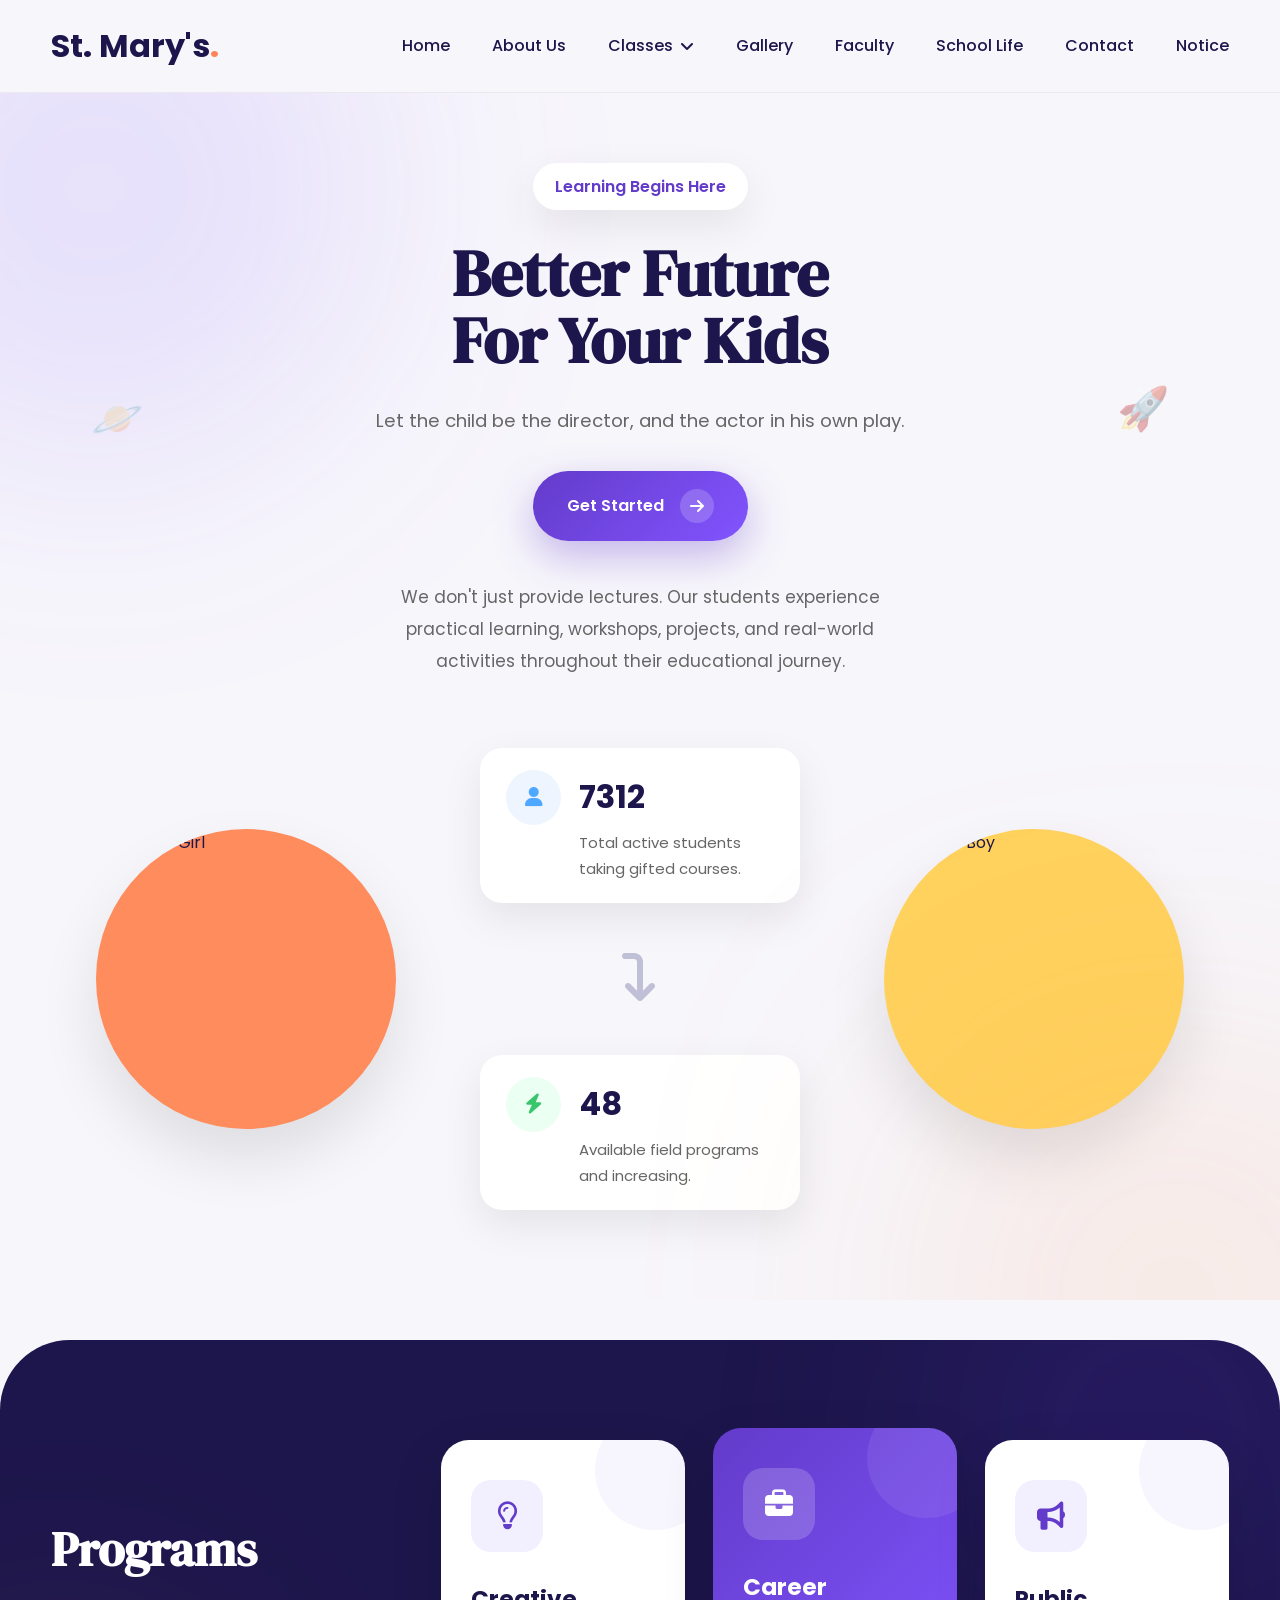
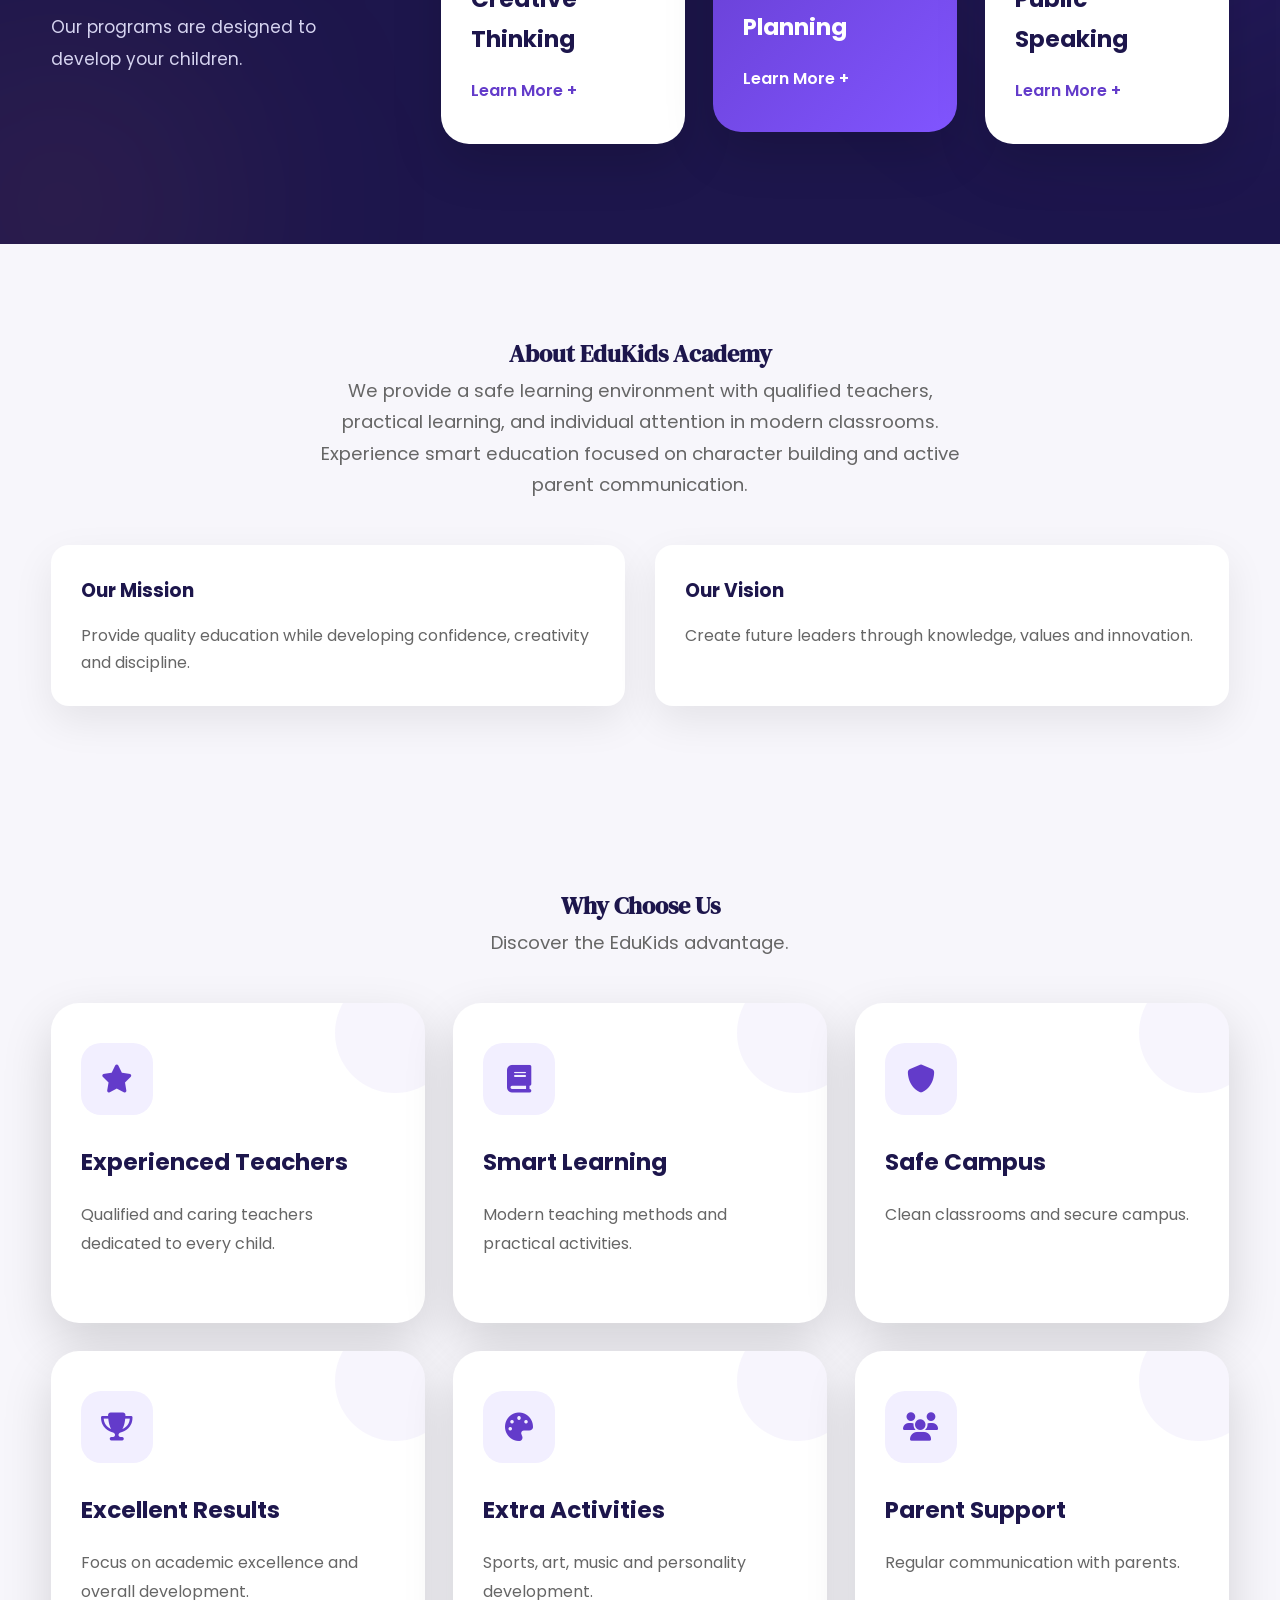
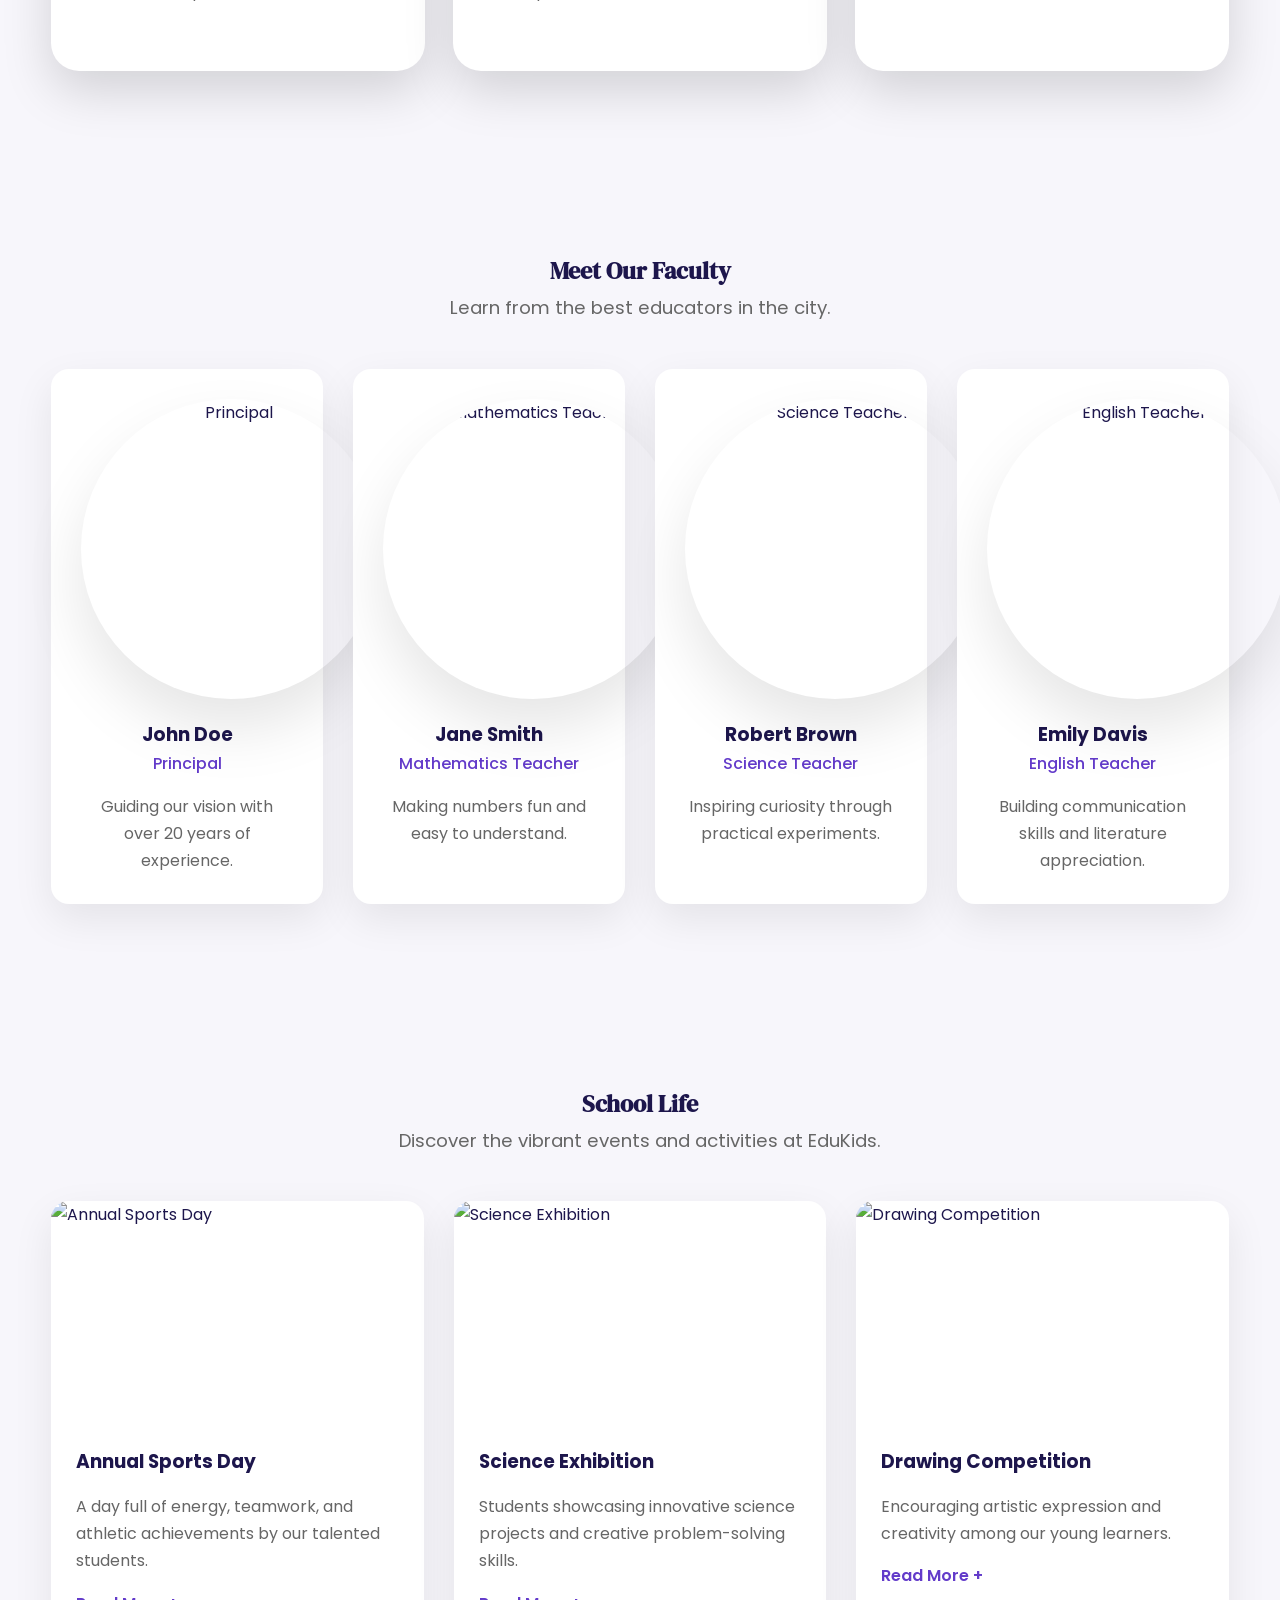
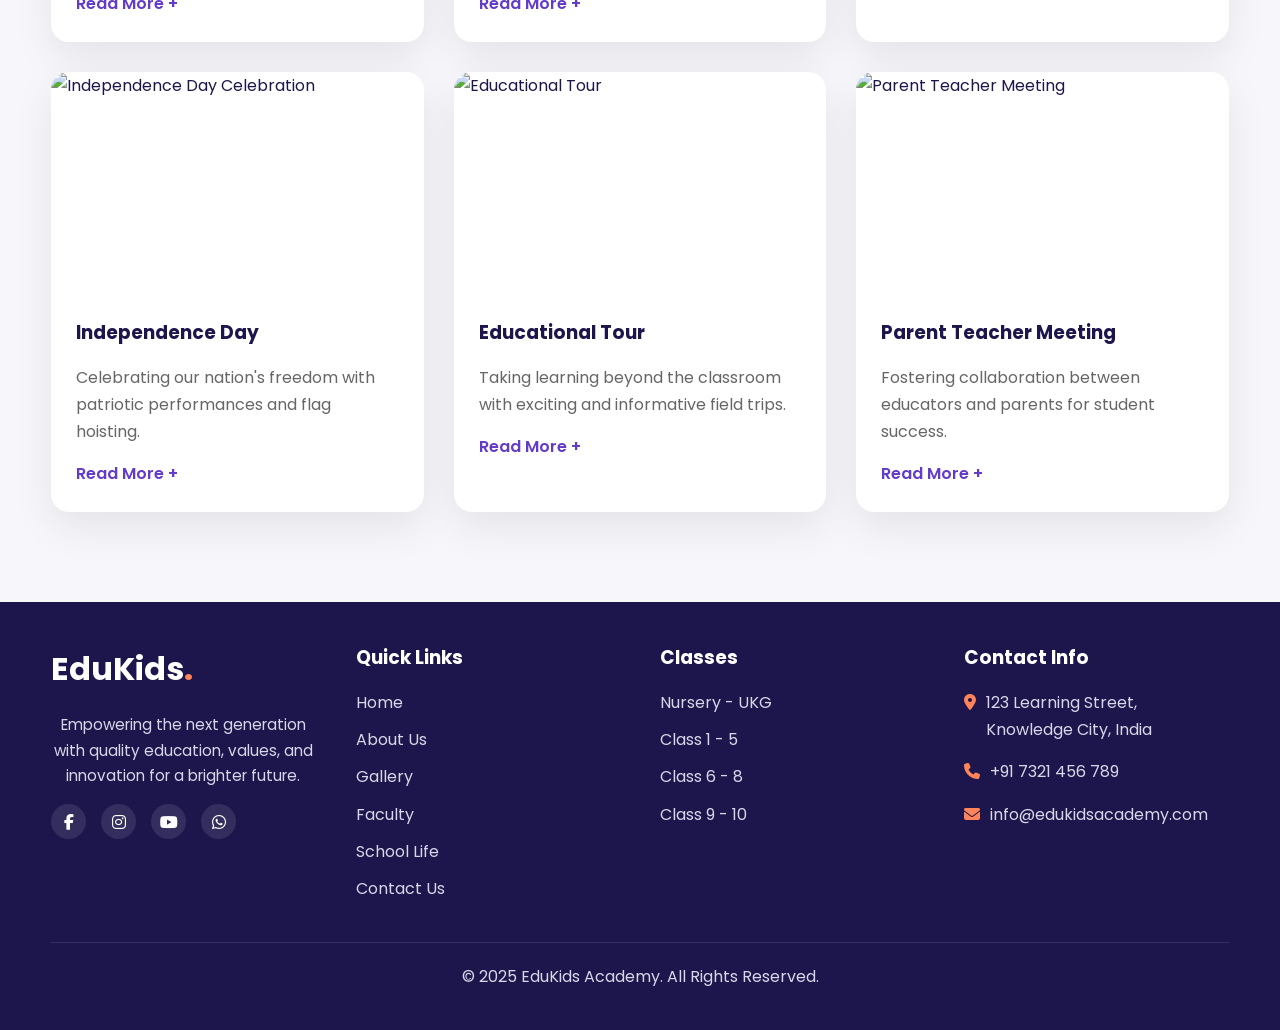
==== commit eb6004dc: "Update index.html" ====
--- a/index.html
+++ b/index.html
@@ -7,7 +7,7 @@
 
     <meta name="viewport" content="width=device-width, initial-scale=1.0">
 
-    <title>EduKids Academy | Better Future For Your Kids</title>
+    <title>St. Mary's | Better Future For Your Kids</title>
 
     <!-- Google Fonts -->
 
@@ -47,7 +47,7 @@
 
             <a href="#" class="logo">
 
-                EduKids<span>.</span>
+                St. Mary's<span>.</span>
 
             </a>
 
@@ -92,18 +92,6 @@
 
             </nav>
 
-            <a href="#" class="youtube-btn">
-
-                Youtube
-
-                <span>
-
-                    <i class="fa-brands fa-youtube"></i>
-
-                </span>
-
-            </a>
-
             <div class="hamburger">
 
                 <span></span>
@@ -208,8 +196,7 @@
 
                     <div class="circle orange">
 
-<!-- TEMP PLACEHOLDER IMAGE - Replace with school image -->
-                                                <img src="assets/images/demo/girl1.jpg" alt="Student Girl">
+                        <img src="public/images/girl1.jpg" alt="Student Girl">
 
                     </div>
 
@@ -287,8 +274,7 @@
 
                     <div class="circle yellow">
 
-<!-- TEMP PLACEHOLDER IMAGE - Replace with school image -->
-                                                <img src="assets/images/demo/boy1.jpg" alt="Student Boy">
+                        <img src="public/images/boy1.jpg" alt="Student Boy">
 
                     </div>
 
@@ -505,8 +491,7 @@
             <div class="mt-3 reveal grid-4">
                 <div class="card text-center scale-up">
                     <div class="circle circle-img">
-<!-- TEMP PLACEHOLDER IMAGE - Replace with school image -->
-                                                <img src="assets/images/demo/faculty1.jpg" alt="Principal">
+                        <img src="public/images/prin.jpg" alt="Principal">
                     </div>
                     <h3>John Doe</h3>
                     <p style="color: var(--secondary); font-weight: 500;">Principal</p>
@@ -514,8 +499,7 @@
                 </div>
                 <div class="card text-center scale-up">
                     <div class="circle circle-img">
-<!-- TEMP PLACEHOLDER IMAGE - Replace with school image -->
-                                                <img src="assets/images/demo/faculty2.jpg" alt="Mathematics Teacher">
+                        <img src="public/images/teach1.jpg" alt="Mathematics Teacher">
                     </div>
                     <h3>Jane Smith</h3>
                     <p style="color: var(--secondary); font-weight: 500;">Mathematics Teacher</p>
@@ -523,8 +507,7 @@
                 </div>
                 <div class="card text-center scale-up">
                     <div class="circle circle-img">
-<!-- TEMP PLACEHOLDER IMAGE - Replace with school image -->
-                                                <img src="assets/images/demo/faculty3.jpg" alt="Science Teacher">
+                        <img src="public/images/teach2.jpg" alt="Science Teacher">
                     </div>
                     <h3>Robert Brown</h3>
                     <p style="color: var(--secondary); font-weight: 500;">Science Teacher</p>
@@ -532,8 +515,7 @@
                 </div>
                 <div class="card text-center scale-up">
                     <div class="circle circle-img">
-<!-- TEMP PLACEHOLDER IMAGE - Replace with school image -->
-                                                <img src="assets/images/demo/faculty4.jpg" alt="English Teacher">
+                        <img src="public/images/teach3.avif" alt="English Teacher">
                     </div>
                     <h3>Emily Davis</h3>
                     <p style="color: var(--secondary); font-weight: 500;">English Teacher</p>
@@ -555,8 +537,7 @@
             </div>
             <div class="mt-3 reveal grid-3">
                 <div class="card scale-up" style="padding: 0; overflow: hidden;">
-<!-- TEMP PLACEHOLDER IMAGE - Replace with school image -->
-                                        <img src="assets/images/demo/blog1.jpg" alt="Annual Sports Day" class="blog-img">
+                    <img src="public/images/sports.jpg" alt="Annual Sports Day" class="blog-img">
                     <div class="blog-content">
                         <h3>Annual Sports Day</h3>
                         <p class="mt-1">A day full of energy, teamwork, and athletic achievements by our talented
@@ -566,8 +547,7 @@
                     </div>
                 </div>
                 <div class="card scale-up" style="padding: 0; overflow: hidden;">
-<!-- TEMP PLACEHOLDER IMAGE - Replace with school image -->
-                                        <img src="assets/images/demo/blog2.jpg" alt="Science Exhibition" class="blog-img">
+                    <img src="assets/images/blog2.jpg" alt="Science Exhibition" class="blog-img">
                     <div class="blog-content">
                         <h3>Science Exhibition</h3>
                         <p class="mt-1">Students showcasing innovative science projects and creative problem-solving
@@ -577,8 +557,7 @@
                     </div>
                 </div>
                 <div class="card scale-up" style="padding: 0; overflow: hidden;">
-<!-- TEMP PLACEHOLDER IMAGE - Replace with school image -->
-                                        <img src="assets/images/demo/blog3.jpg" alt="Drawing Competition" class="blog-img">
+                    <img src="assets/images/blog3.jpg" alt="Drawing Competition" class="blog-img">
                     <div class="blog-content">
                         <h3>Drawing Competition</h3>
                         <p class="mt-1">Encouraging artistic expression and creativity among our young learners.</p>
@@ -587,8 +566,7 @@
                     </div>
                 </div>
                 <div class="card scale-up" style="padding: 0; overflow: hidden;">
-<!-- TEMP PLACEHOLDER IMAGE - Replace with school image -->
-                                        <img src="assets/images/demo/blog4.jpg" alt="Independence Day Celebration" class="blog-img">
+                    <img src="assets/images/blog4.jpg" alt="Independence Day Celebration" class="blog-img">
                     <div class="blog-content">
                         <h3>Independence Day</h3>
                         <p class="mt-1">Celebrating our nation's freedom with patriotic performances and flag hoisting.
@@ -598,8 +576,7 @@
                     </div>
                 </div>
                 <div class="card scale-up" style="padding: 0; overflow: hidden;">
-<!-- TEMP PLACEHOLDER IMAGE - Replace with school image -->
-                                        <img src="assets/images/demo/blog5.jpg" alt="Educational Tour" class="blog-img">
+                    <img src="assets/images/blog5.jpg" alt="Educational Tour" class="blog-img">
                     <div class="blog-content">
                         <h3>Educational Tour</h3>
                         <p class="mt-1">Taking learning beyond the classroom with exciting and informative field trips.
@@ -609,8 +586,7 @@
                     </div>
                 </div>
                 <div class="card scale-up" style="padding: 0; overflow: hidden;">
-<!-- TEMP PLACEHOLDER IMAGE - Replace with school image -->
-                                        <img src="assets/images/demo/blog6.jpg" alt="Parent Teacher Meeting" class="blog-img">
+                    <img src="assets/images/blog6.jpg" alt="Parent Teacher Meeting" class="blog-img">
                     <div class="blog-content">
                         <h3>Parent Teacher Meeting</h3>
                         <p class="mt-1">Fostering collaboration between educators and parents for student success.</p>
@@ -716,4 +692,4 @@
 
 </body>
 
-</html>+</html>
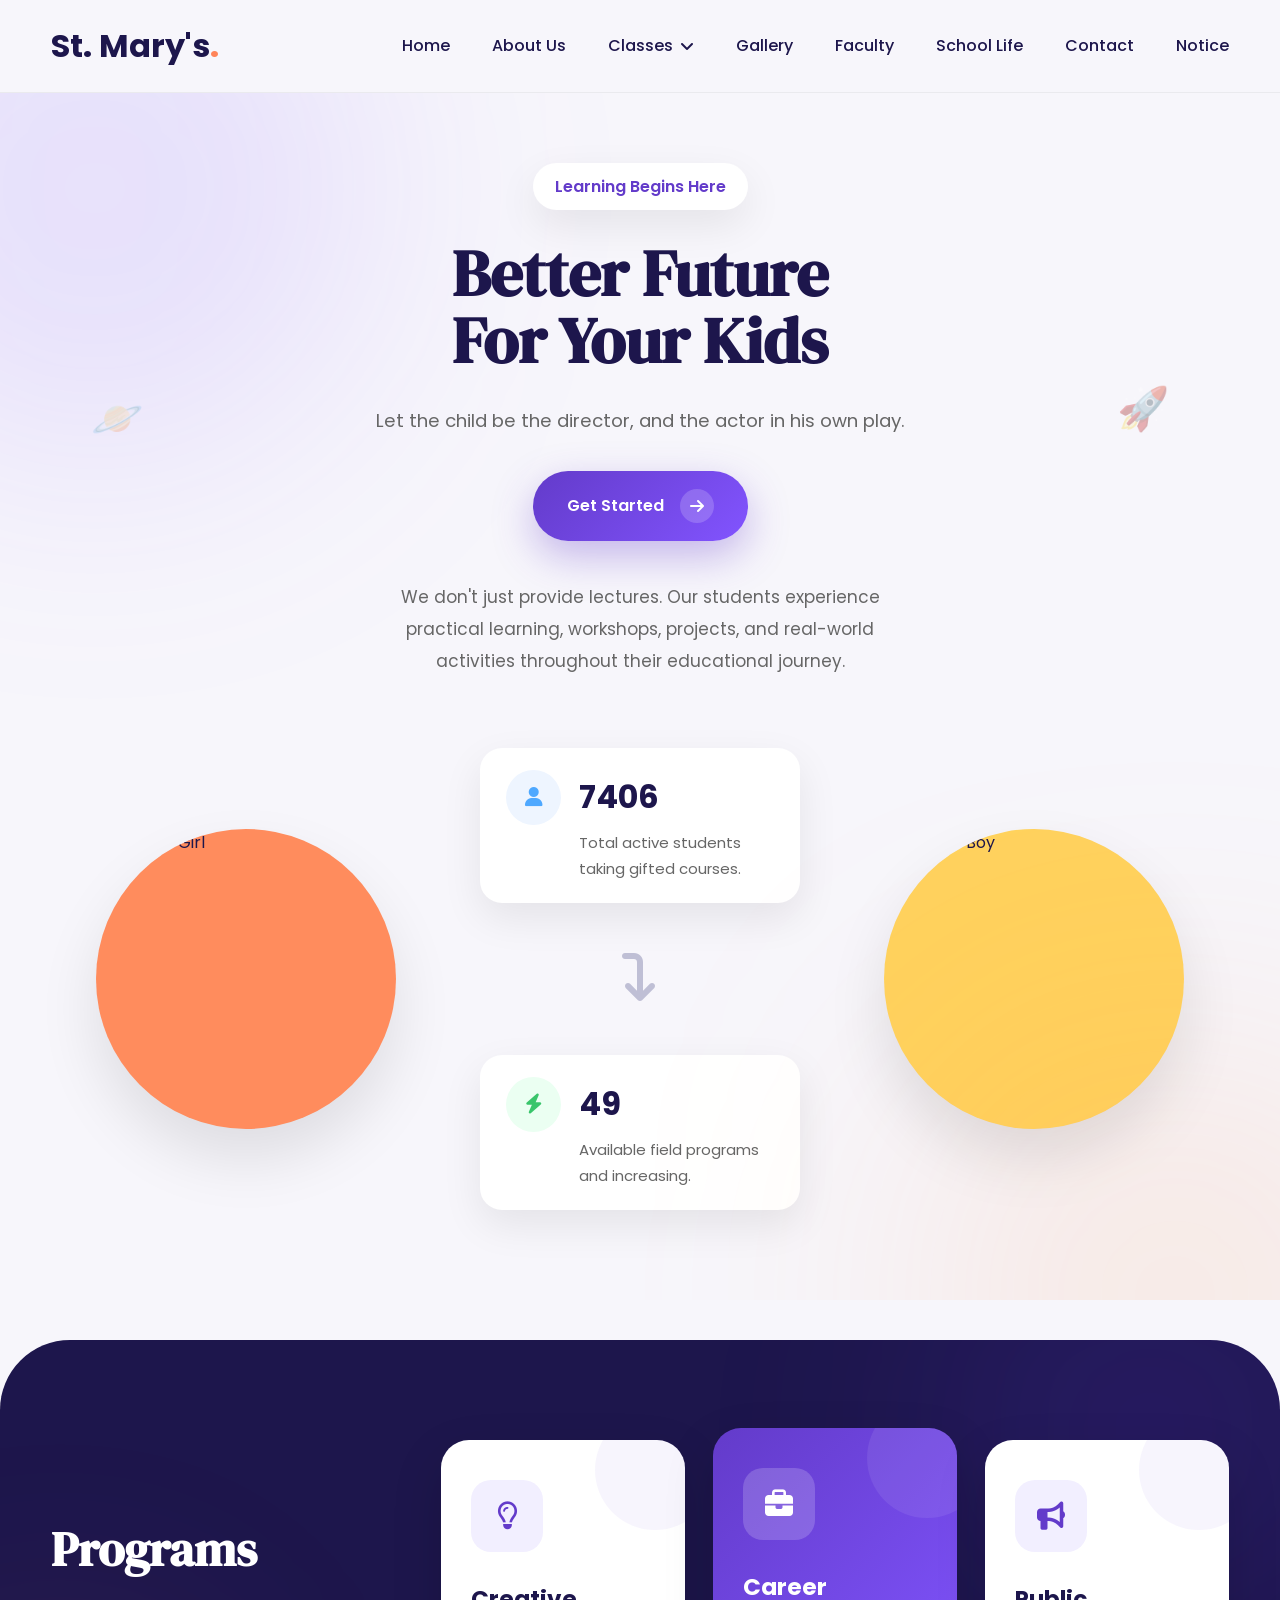
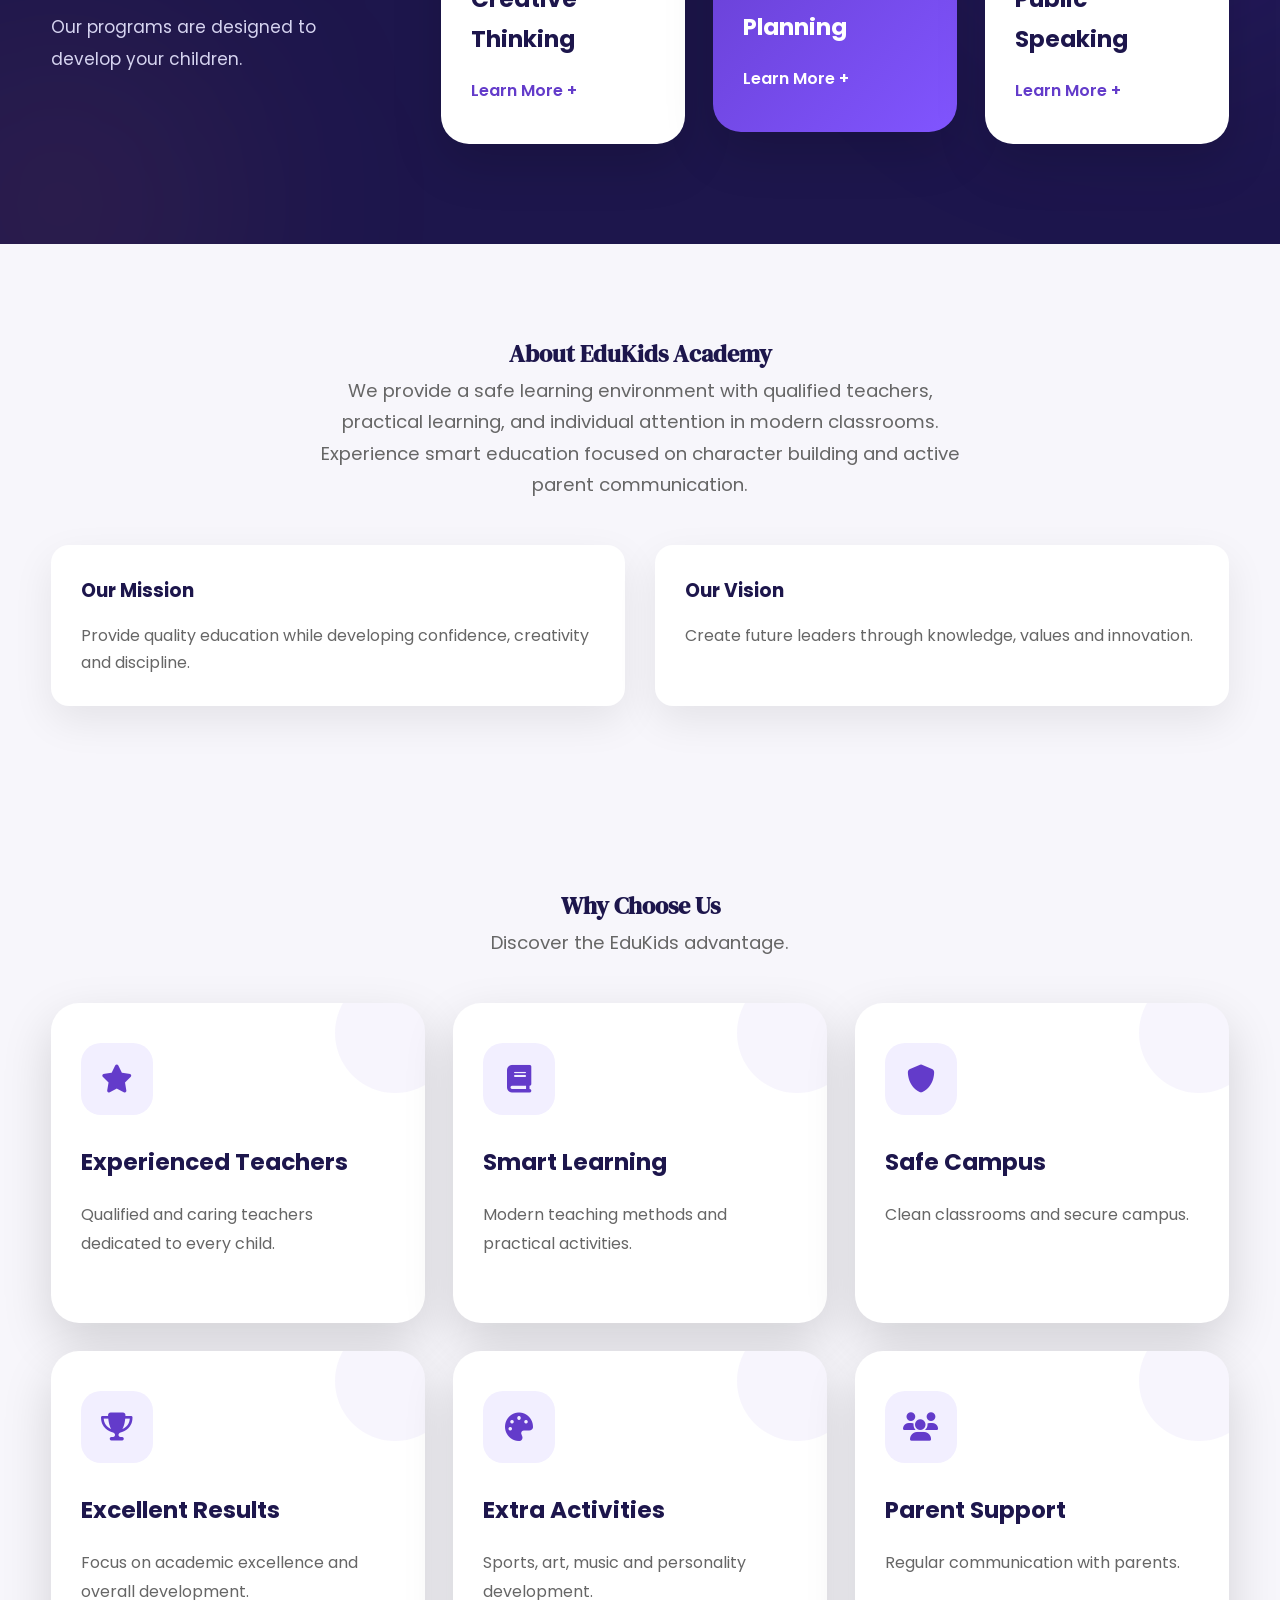
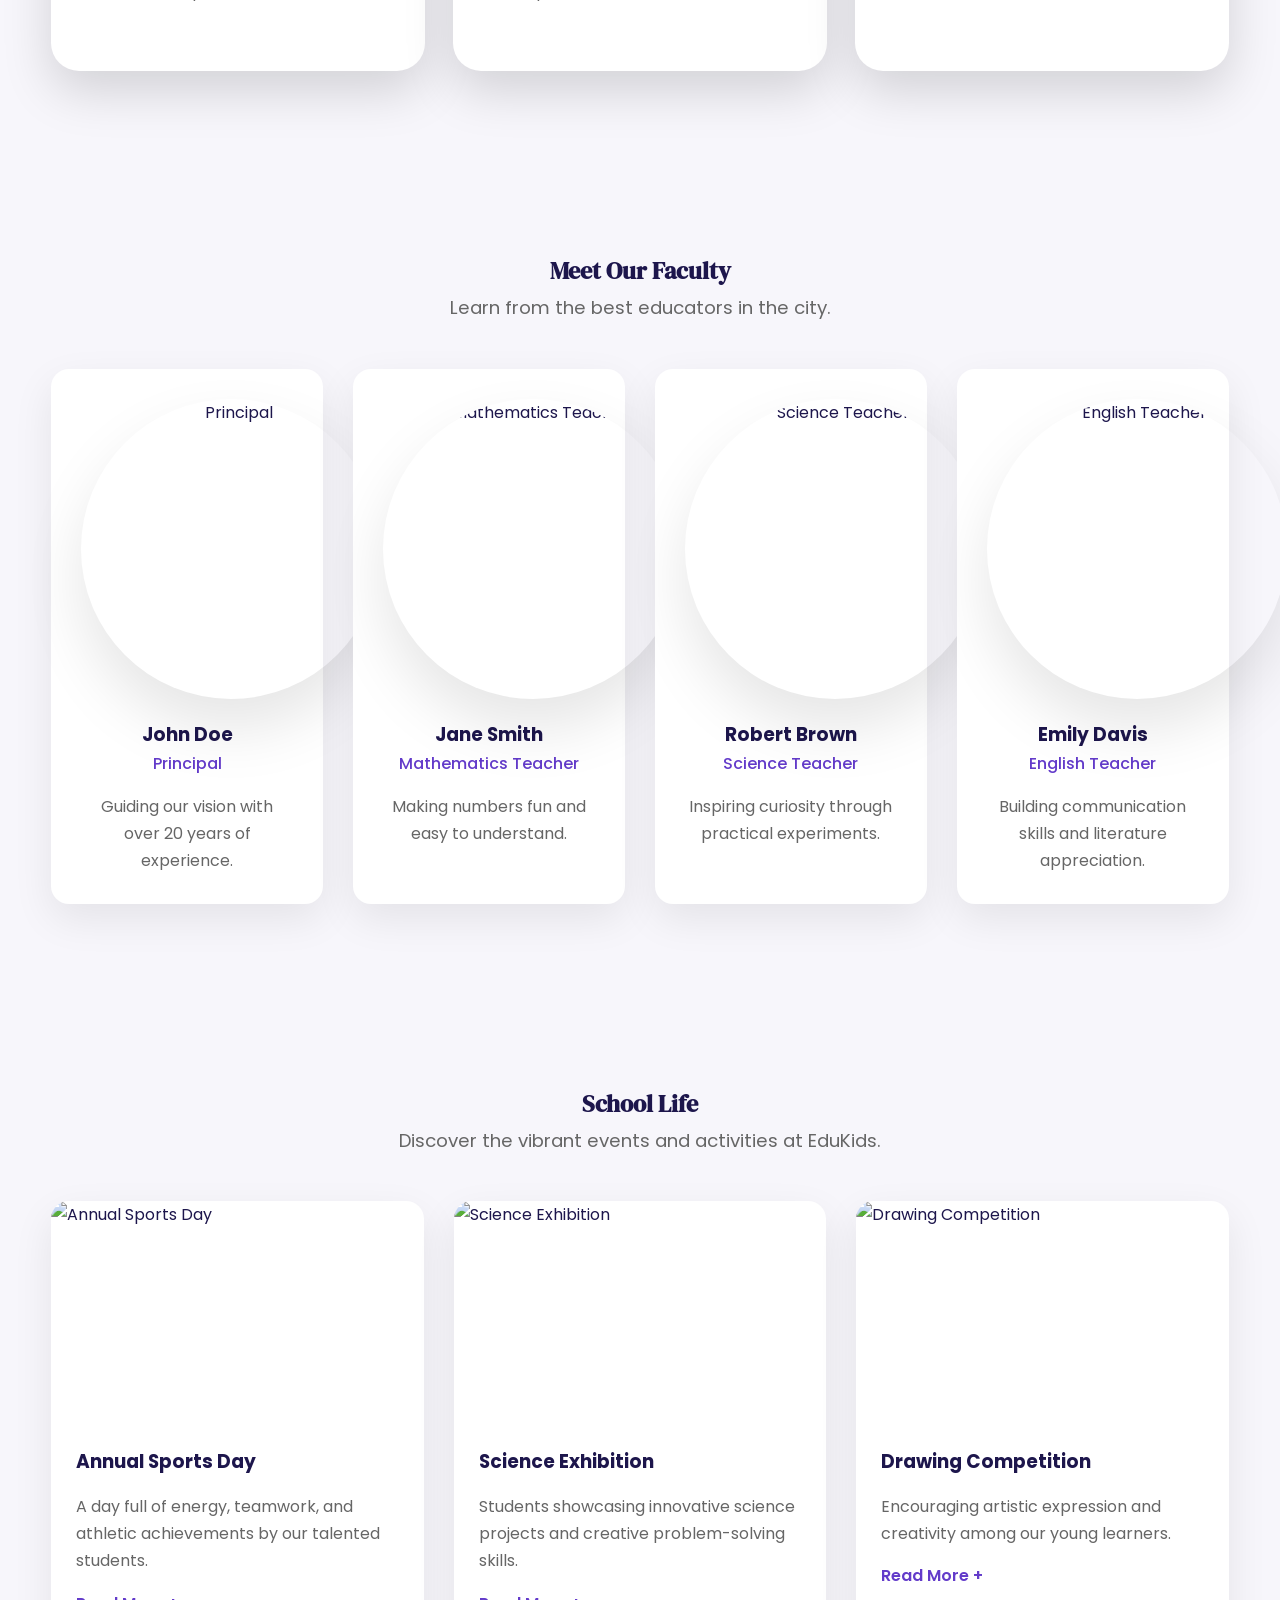
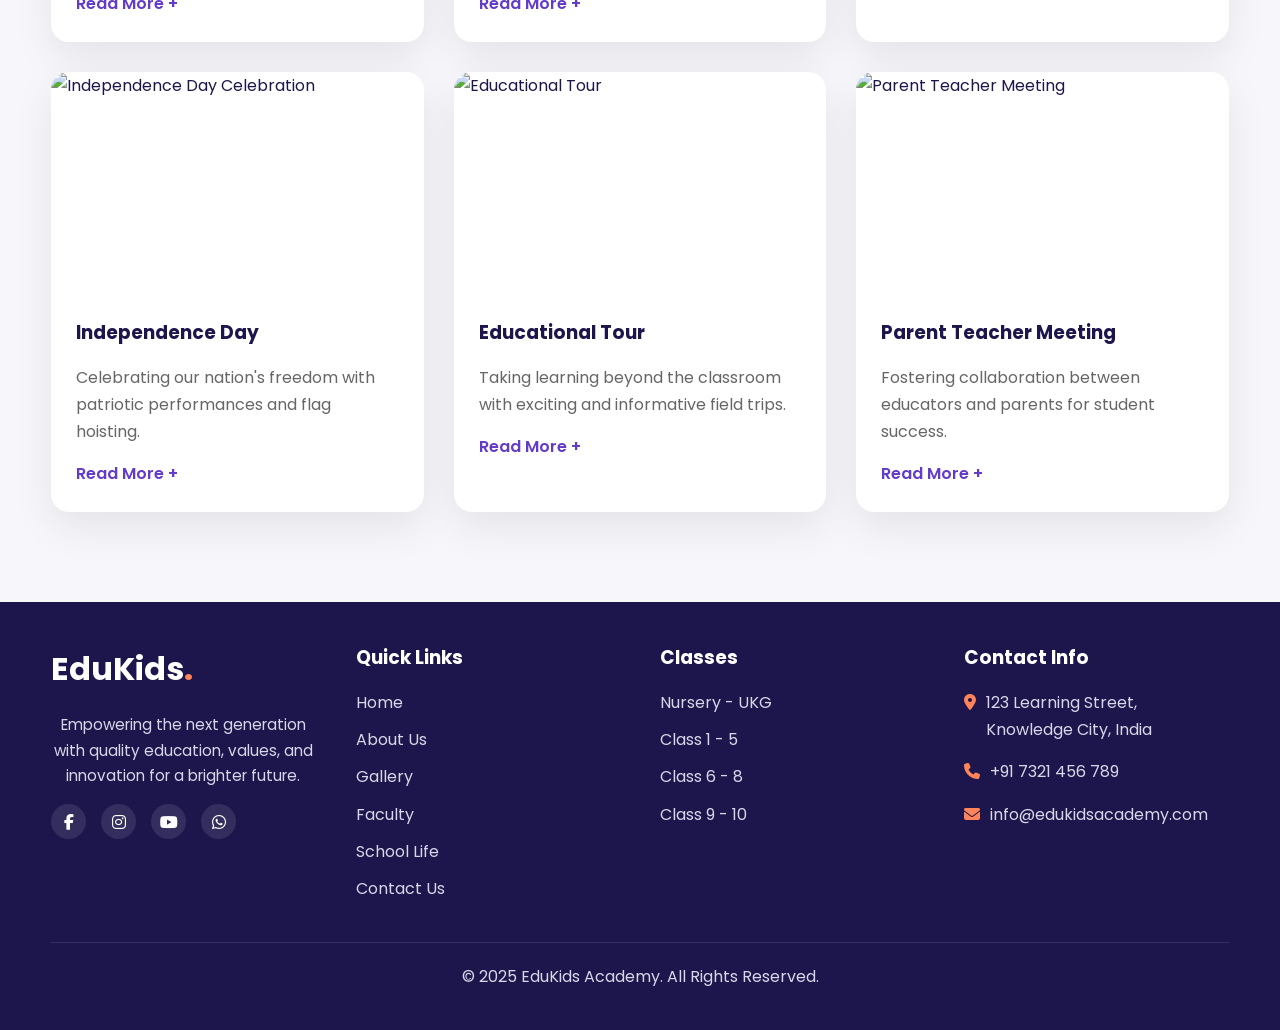
==== commit 47c555ea: "Update index.html" ====
--- a/index.html
+++ b/index.html
@@ -196,7 +196,7 @@
 
                     <div class="circle orange">
 
-                        <img src="public/images/girl1.jpg" alt="Student Girl">
+                        <img src="/images/girl1.jpg" alt="Student Girl">
 
                     </div>
 
@@ -274,7 +274,7 @@
 
                     <div class="circle yellow">
 
-                        <img src="public/images/boy1.jpg" alt="Student Boy">
+                        <img src="/images/boy1.jpg" alt="Student Boy">
 
                     </div>
 
@@ -491,7 +491,7 @@
             <div class="mt-3 reveal grid-4">
                 <div class="card text-center scale-up">
                     <div class="circle circle-img">
-                        <img src="public/images/prin.jpg" alt="Principal">
+                        <img src="/images/prin.jpg" alt="Principal">
                     </div>
                     <h3>John Doe</h3>
                     <p style="color: var(--secondary); font-weight: 500;">Principal</p>
@@ -499,7 +499,7 @@
                 </div>
                 <div class="card text-center scale-up">
                     <div class="circle circle-img">
-                        <img src="public/images/teach1.jpg" alt="Mathematics Teacher">
+                        <img src="/images/teach1.jpg" alt="Mathematics Teacher">
                     </div>
                     <h3>Jane Smith</h3>
                     <p style="color: var(--secondary); font-weight: 500;">Mathematics Teacher</p>
@@ -507,7 +507,7 @@
                 </div>
                 <div class="card text-center scale-up">
                     <div class="circle circle-img">
-                        <img src="public/images/teach2.jpg" alt="Science Teacher">
+                        <img src="/images/teach2.jpg" alt="Science Teacher">
                     </div>
                     <h3>Robert Brown</h3>
                     <p style="color: var(--secondary); font-weight: 500;">Science Teacher</p>
@@ -515,7 +515,7 @@
                 </div>
                 <div class="card text-center scale-up">
                     <div class="circle circle-img">
-                        <img src="public/images/teach3.avif" alt="English Teacher">
+                        <img src="/images/teach3.avif" alt="English Teacher">
                     </div>
                     <h3>Emily Davis</h3>
                     <p style="color: var(--secondary); font-weight: 500;">English Teacher</p>
@@ -537,7 +537,7 @@
             </div>
             <div class="mt-3 reveal grid-3">
                 <div class="card scale-up" style="padding: 0; overflow: hidden;">
-                    <img src="public/images/sports.jpg" alt="Annual Sports Day" class="blog-img">
+                    <img src="/images/sports.jpg" alt="Annual Sports Day" class="blog-img">
                     <div class="blog-content">
                         <h3>Annual Sports Day</h3>
                         <p class="mt-1">A day full of energy, teamwork, and athletic achievements by our talented
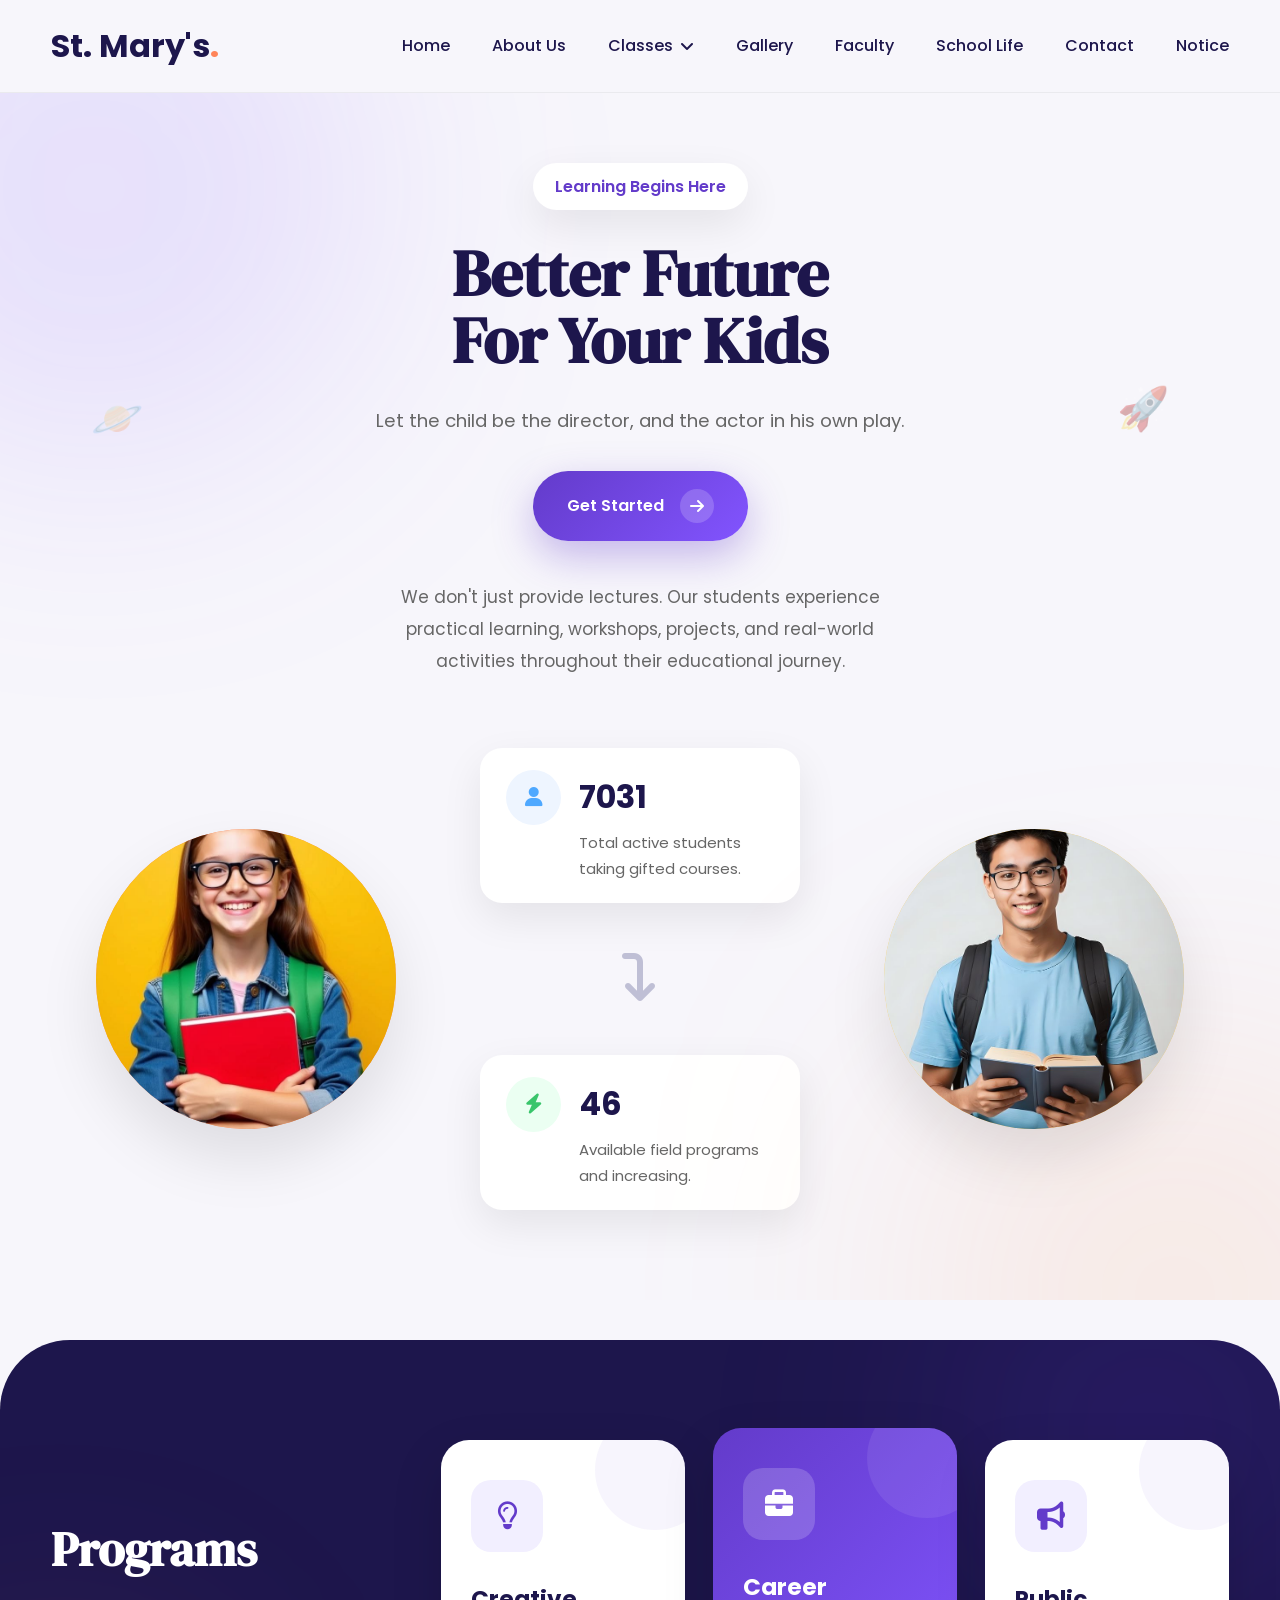
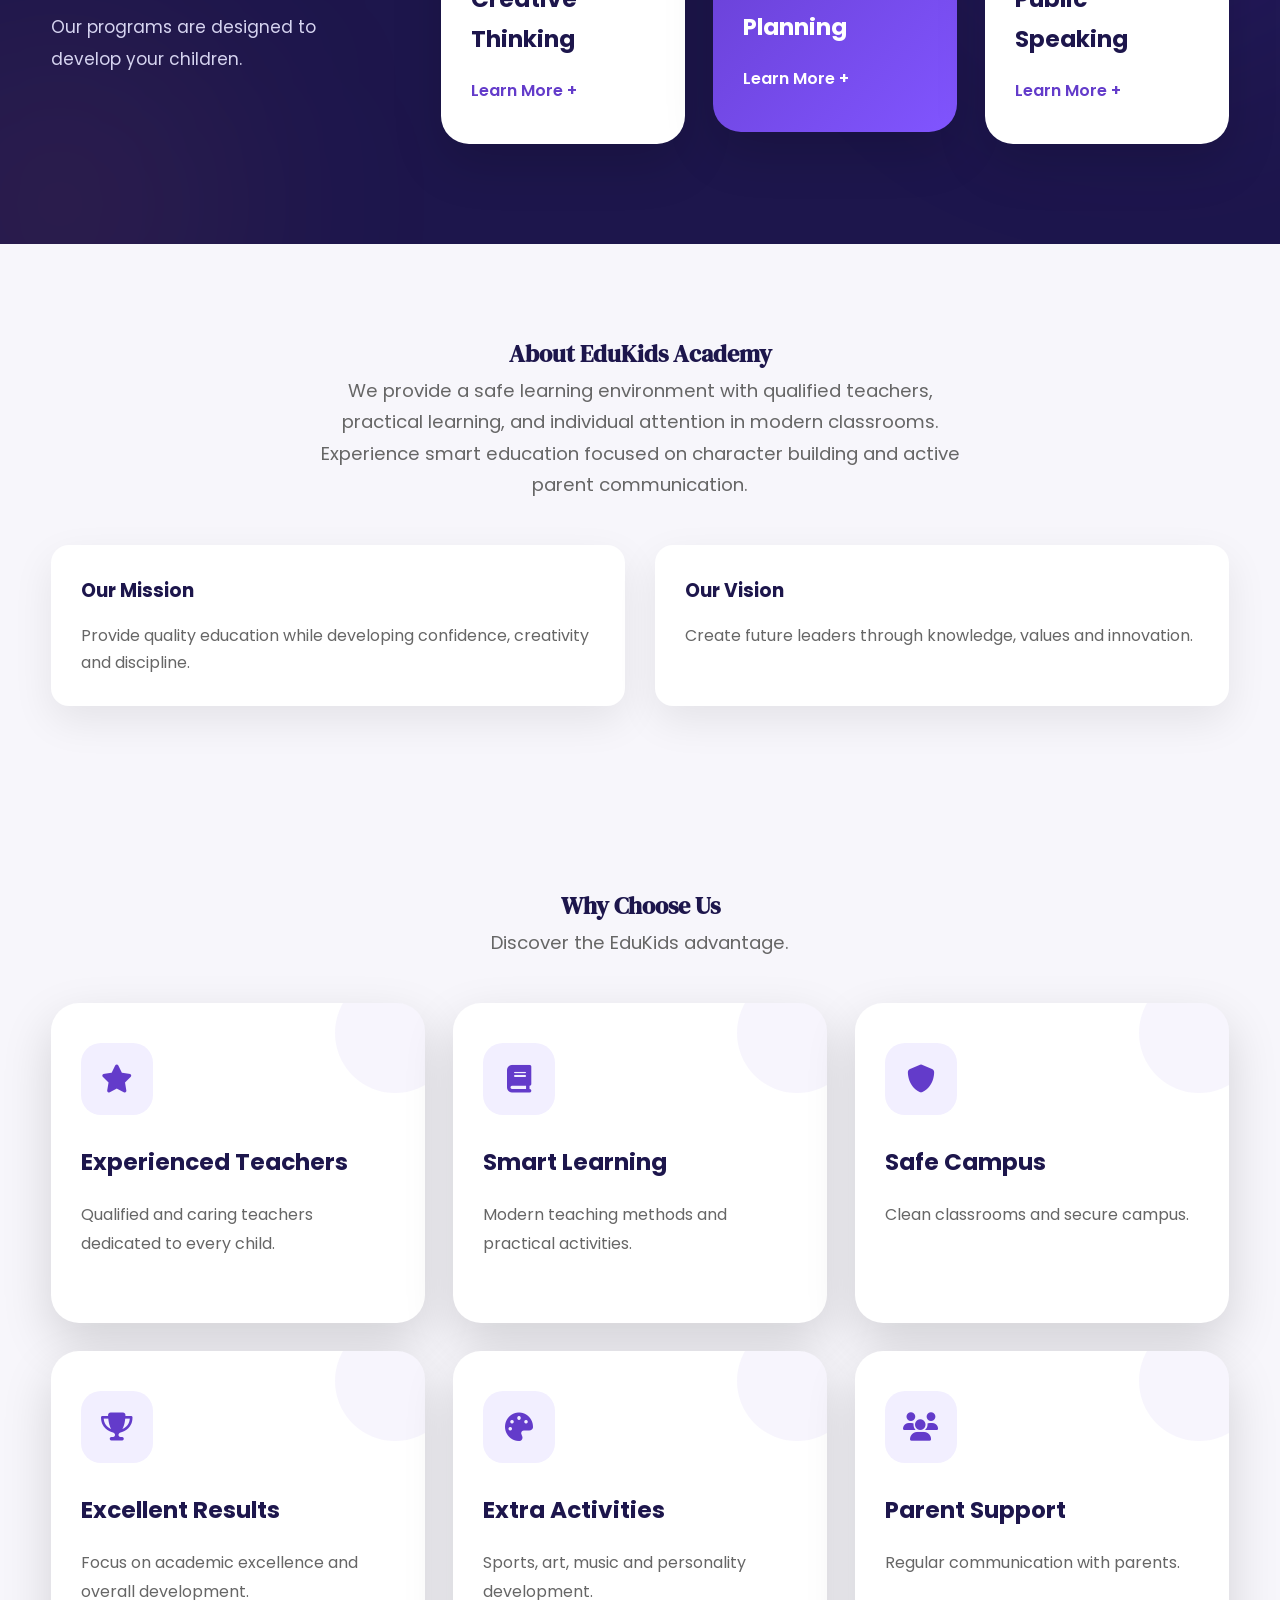
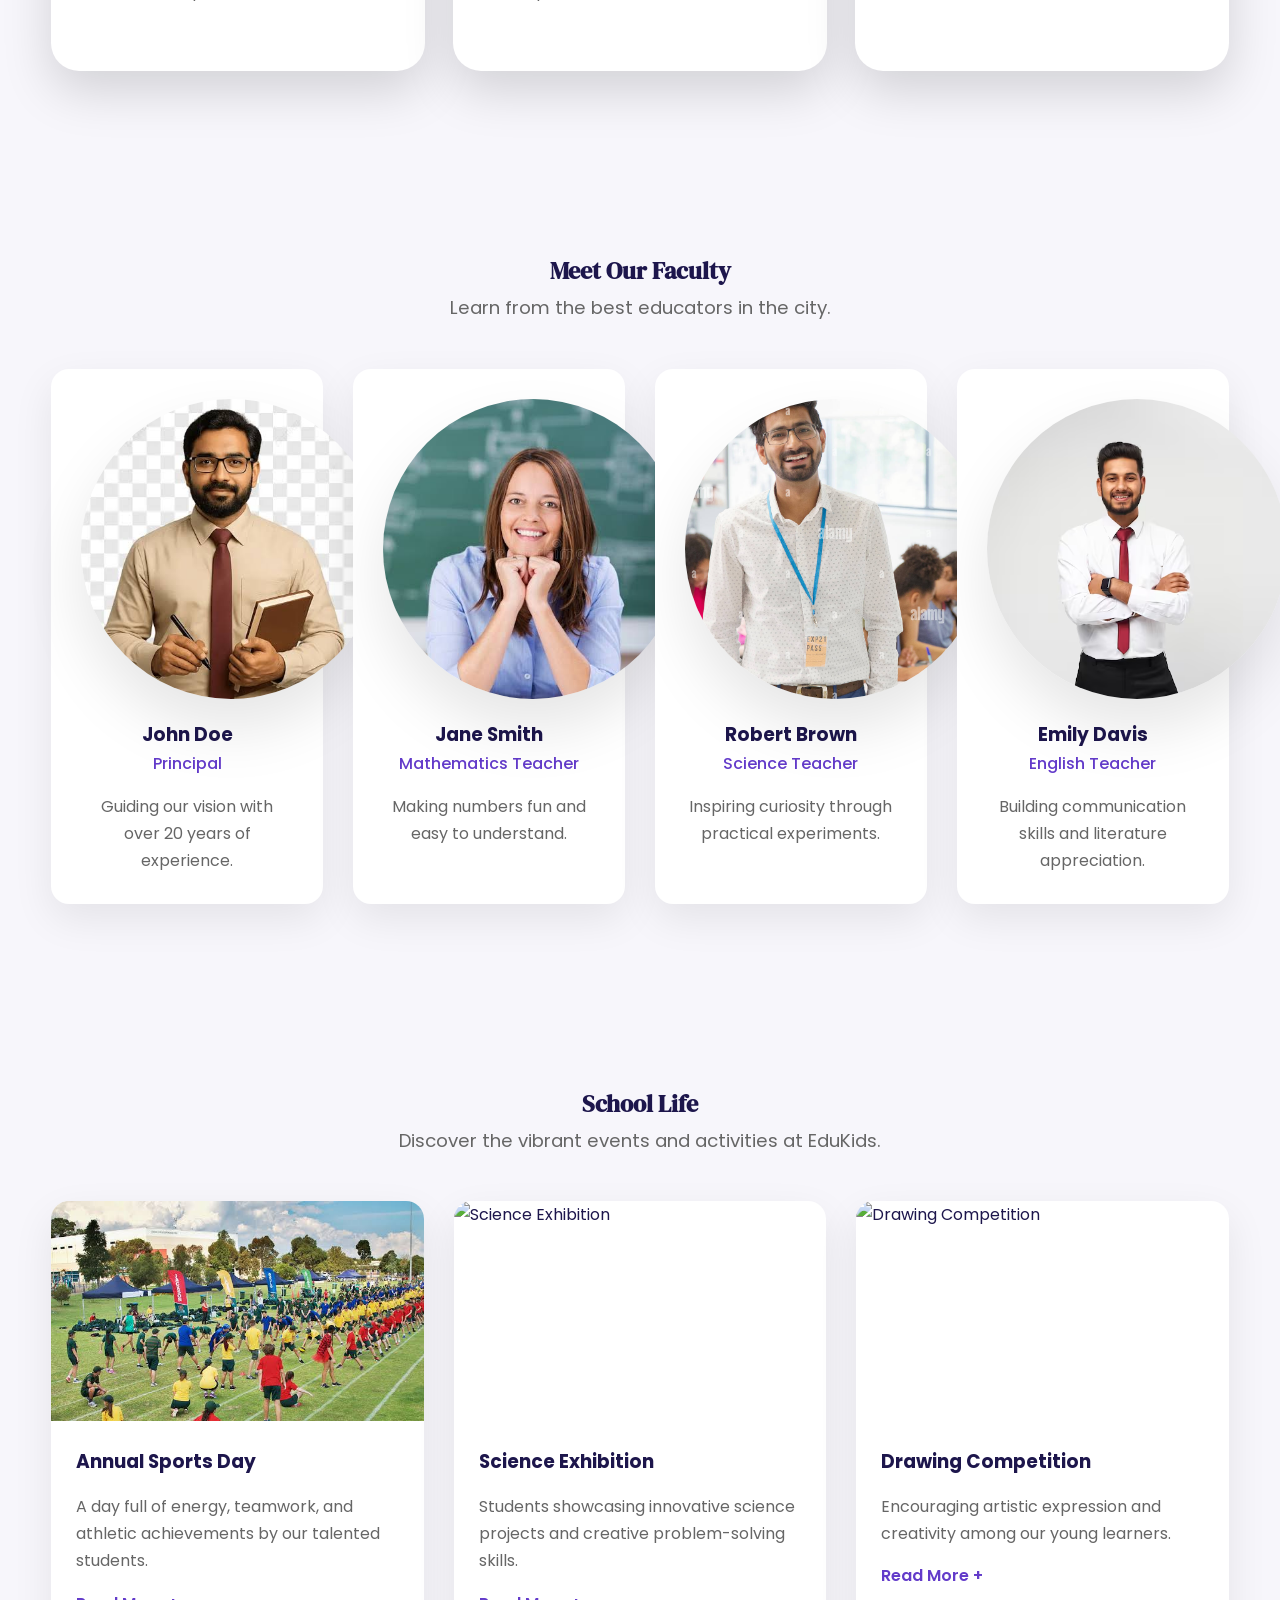
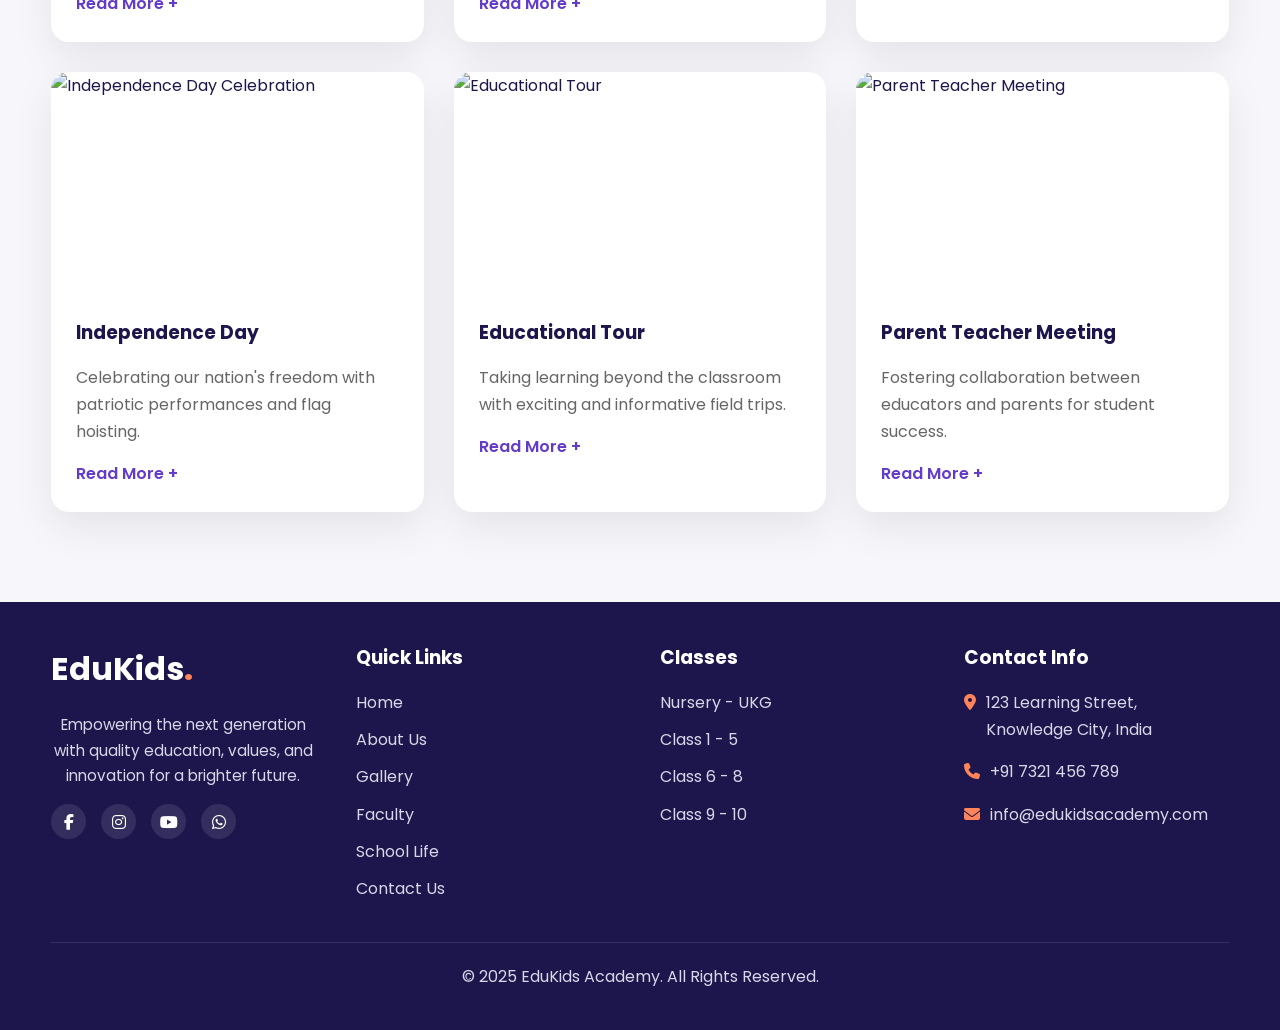
==== commit e8520e89: "Update index.html" ====
--- a/index.html
+++ b/index.html
@@ -196,7 +196,7 @@
 
                     <div class="circle orange">
 
-                        <img src="/images/girl1.jpg" alt="Student Girl">
+                        <img src="girl1.jpg" alt="Student Girl">
 
                     </div>
 
@@ -274,7 +274,7 @@
 
                     <div class="circle yellow">
 
-                        <img src="/images/boy1.jpg" alt="Student Boy">
+                        <img src="boy1.jpg" alt="Student Boy">
 
                     </div>
 
@@ -491,7 +491,7 @@
             <div class="mt-3 reveal grid-4">
                 <div class="card text-center scale-up">
                     <div class="circle circle-img">
-                        <img src="/images/prin.jpg" alt="Principal">
+                        <img src="prin.jpg" alt="Principal">
                     </div>
                     <h3>John Doe</h3>
                     <p style="color: var(--secondary); font-weight: 500;">Principal</p>
@@ -499,7 +499,7 @@
                 </div>
                 <div class="card text-center scale-up">
                     <div class="circle circle-img">
-                        <img src="/images/teach1.jpg" alt="Mathematics Teacher">
+                        <img src="teach1.jpg" alt="Mathematics Teacher">
                     </div>
                     <h3>Jane Smith</h3>
                     <p style="color: var(--secondary); font-weight: 500;">Mathematics Teacher</p>
@@ -507,7 +507,7 @@
                 </div>
                 <div class="card text-center scale-up">
                     <div class="circle circle-img">
-                        <img src="/images/teach2.jpg" alt="Science Teacher">
+                        <img src="teach2.jpg" alt="Science Teacher">
                     </div>
                     <h3>Robert Brown</h3>
                     <p style="color: var(--secondary); font-weight: 500;">Science Teacher</p>
@@ -515,7 +515,7 @@
                 </div>
                 <div class="card text-center scale-up">
                     <div class="circle circle-img">
-                        <img src="/images/teach3.avif" alt="English Teacher">
+                        <img src="teach3.avif" alt="English Teacher">
                     </div>
                     <h3>Emily Davis</h3>
                     <p style="color: var(--secondary); font-weight: 500;">English Teacher</p>
@@ -537,7 +537,7 @@
             </div>
             <div class="mt-3 reveal grid-3">
                 <div class="card scale-up" style="padding: 0; overflow: hidden;">
-                    <img src="/images/sports.jpg" alt="Annual Sports Day" class="blog-img">
+                    <img src="sports.jpg" alt="Annual Sports Day" class="blog-img">
                     <div class="blog-content">
                         <h3>Annual Sports Day</h3>
                         <p class="mt-1">A day full of energy, teamwork, and athletic achievements by our talented
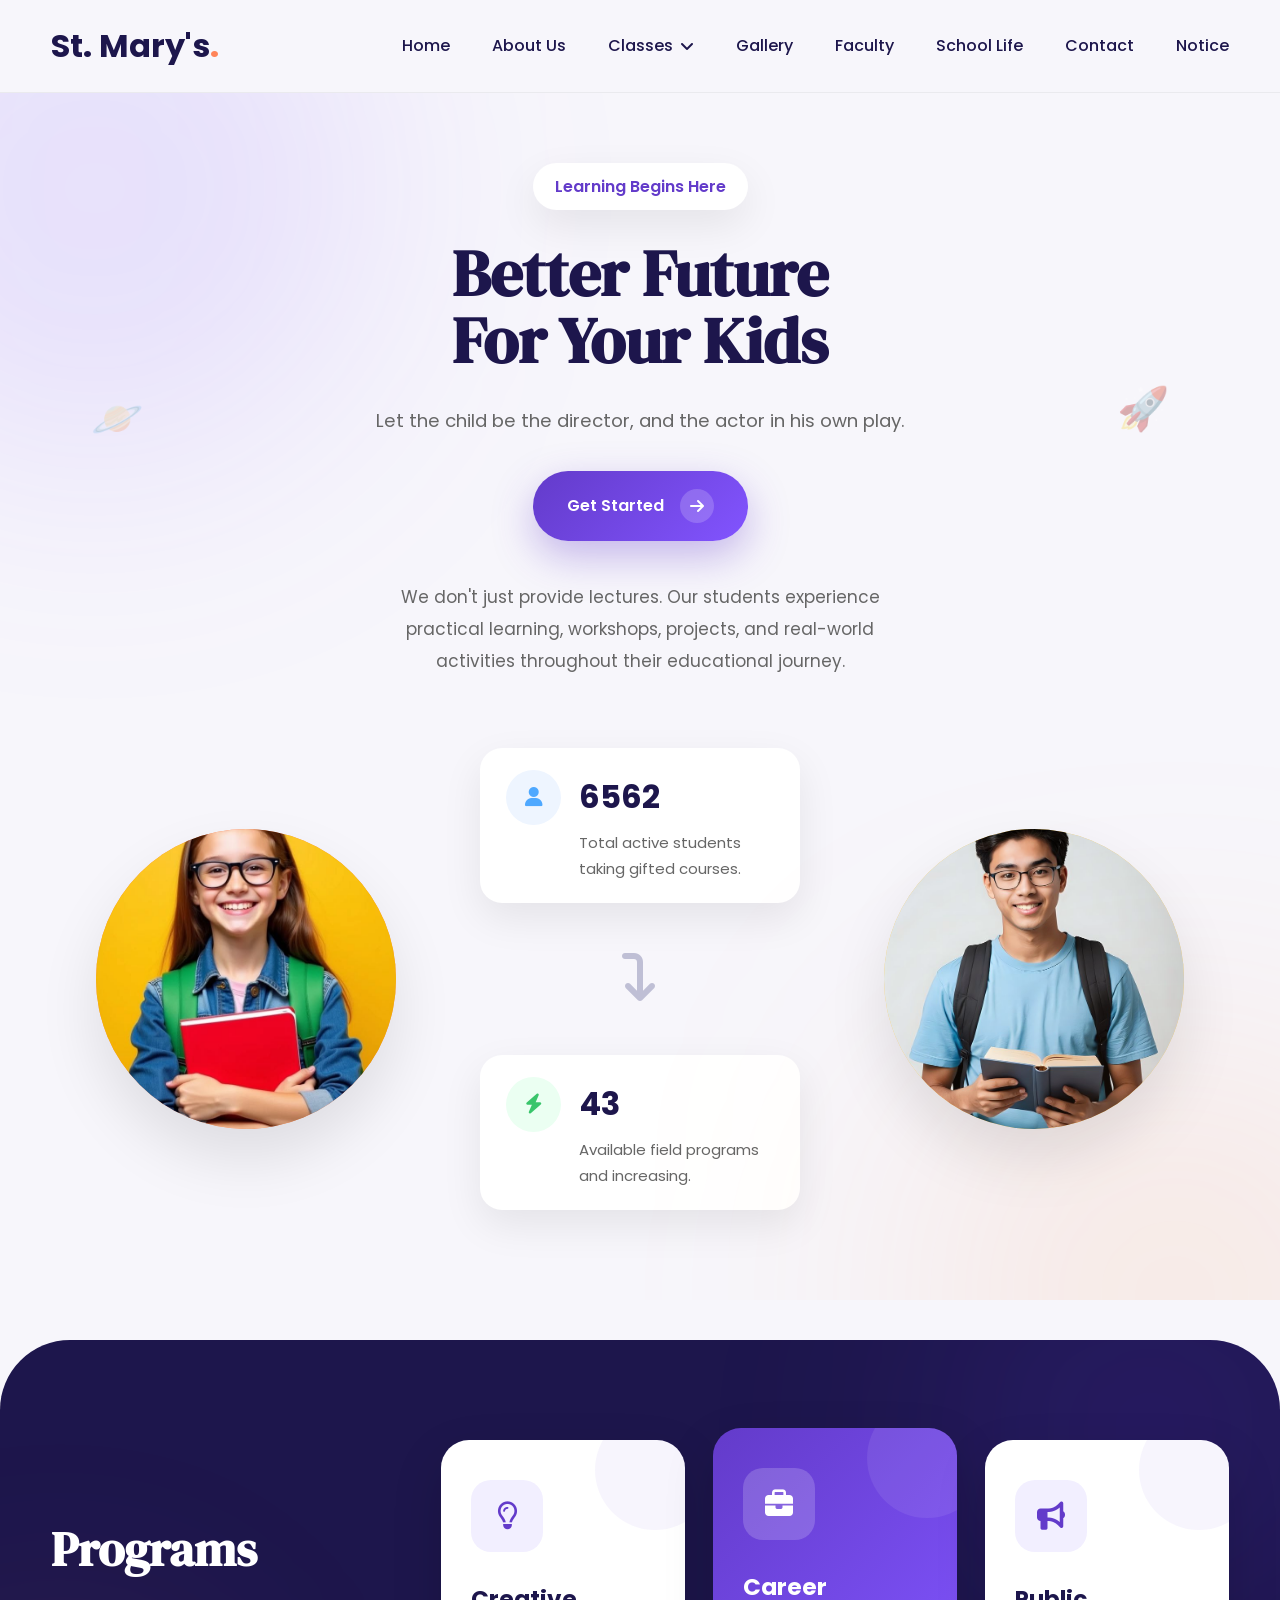
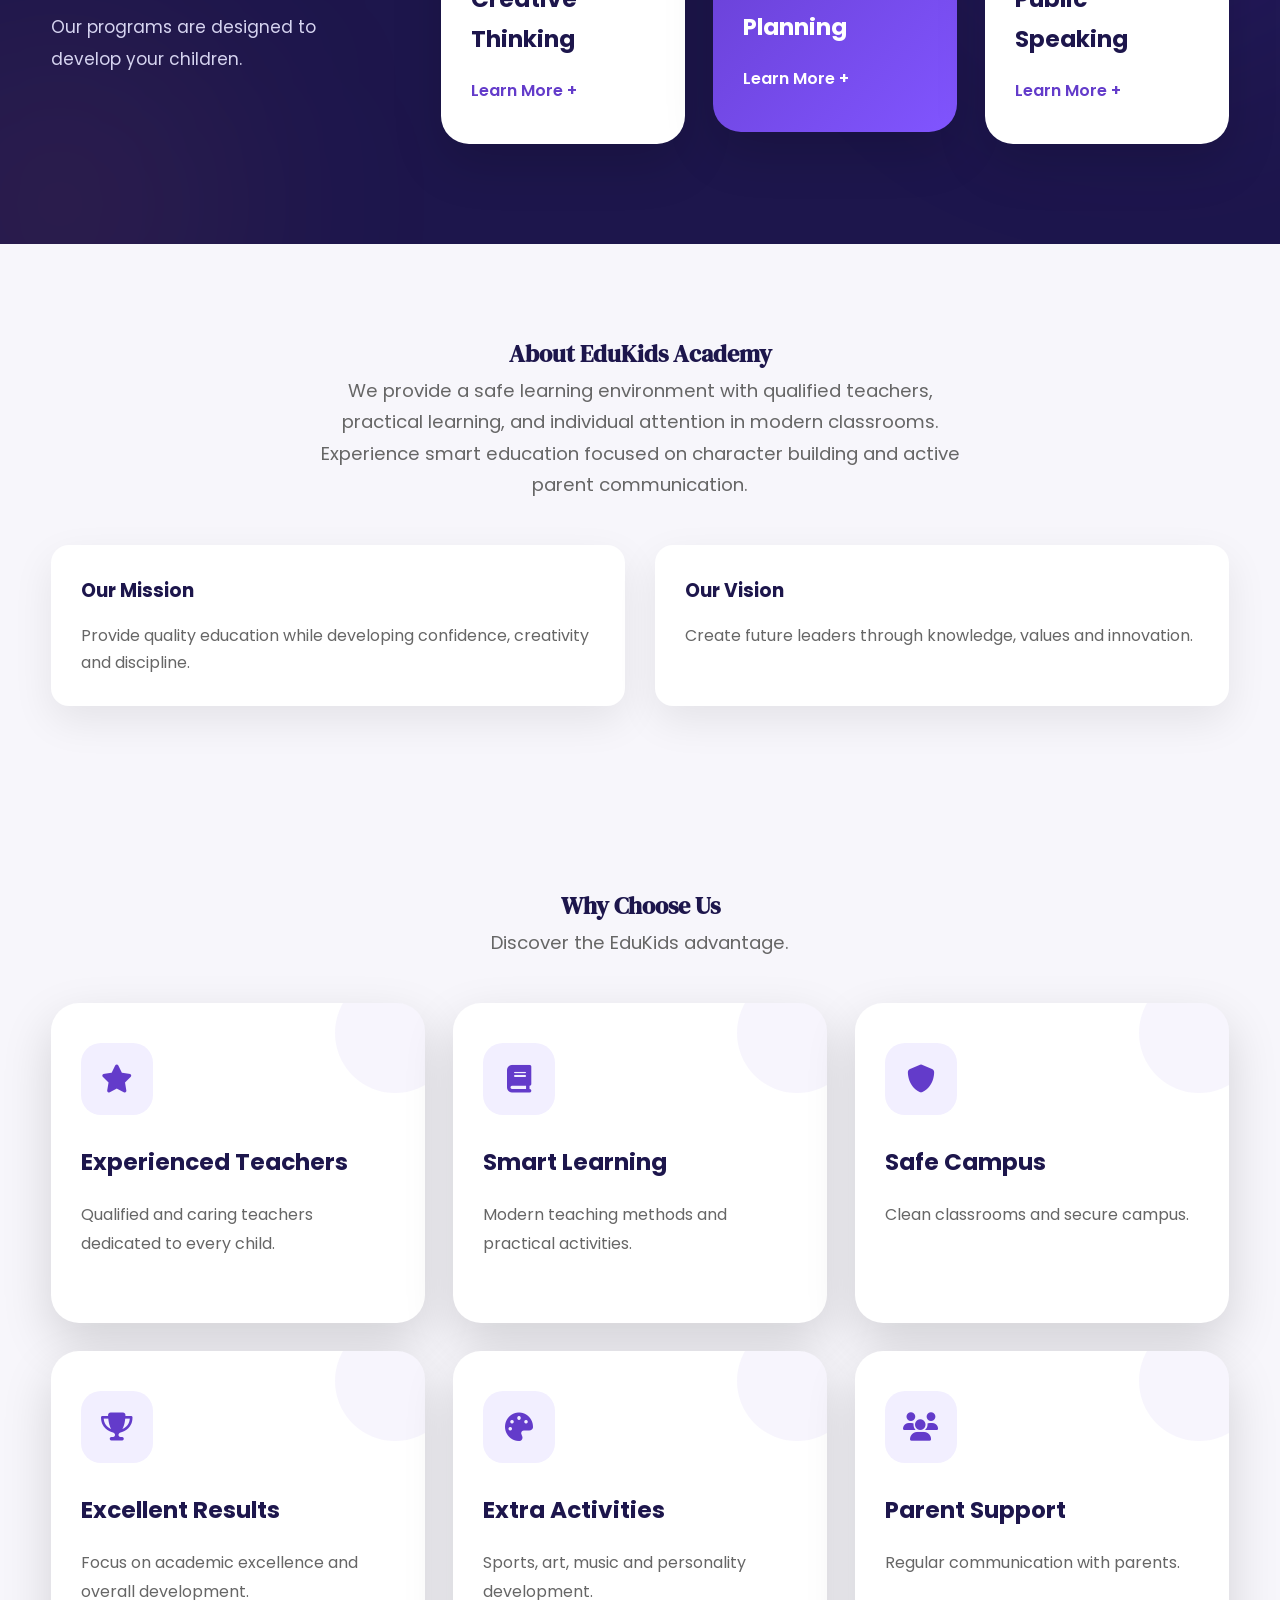
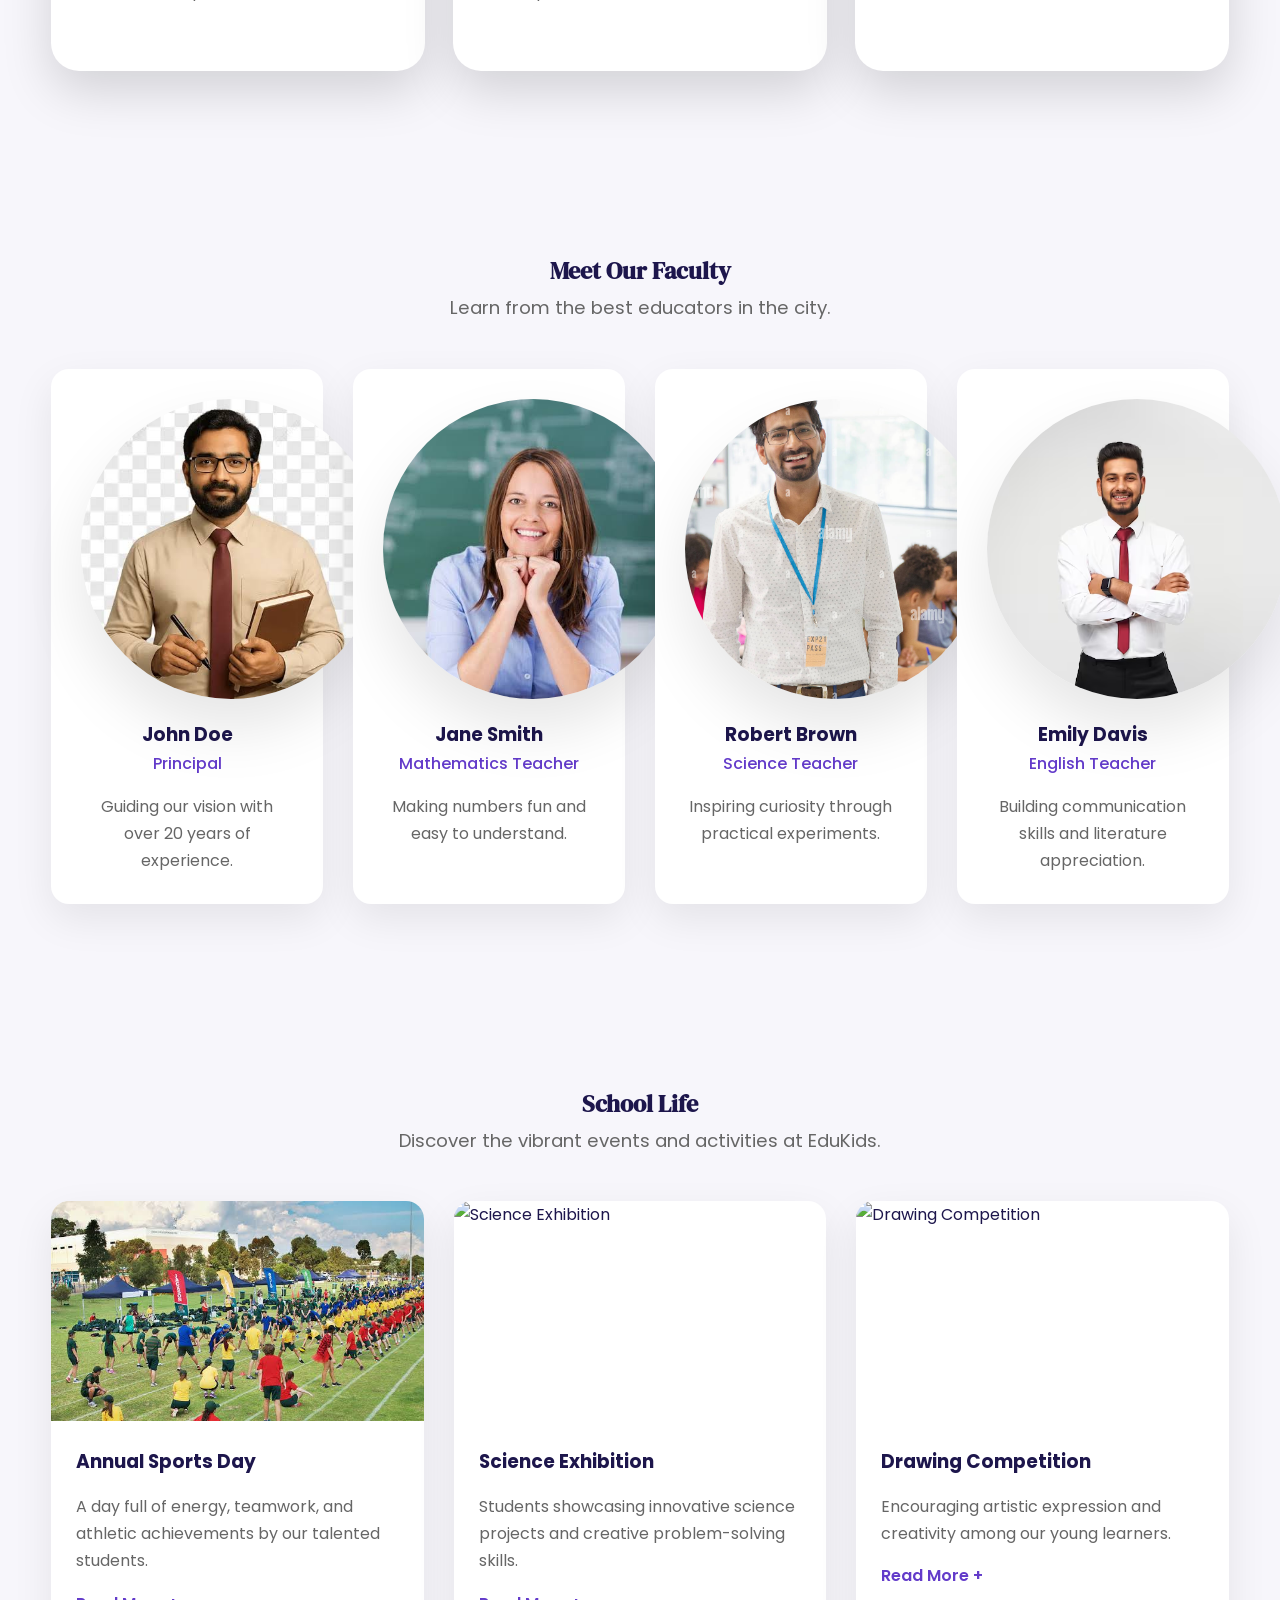
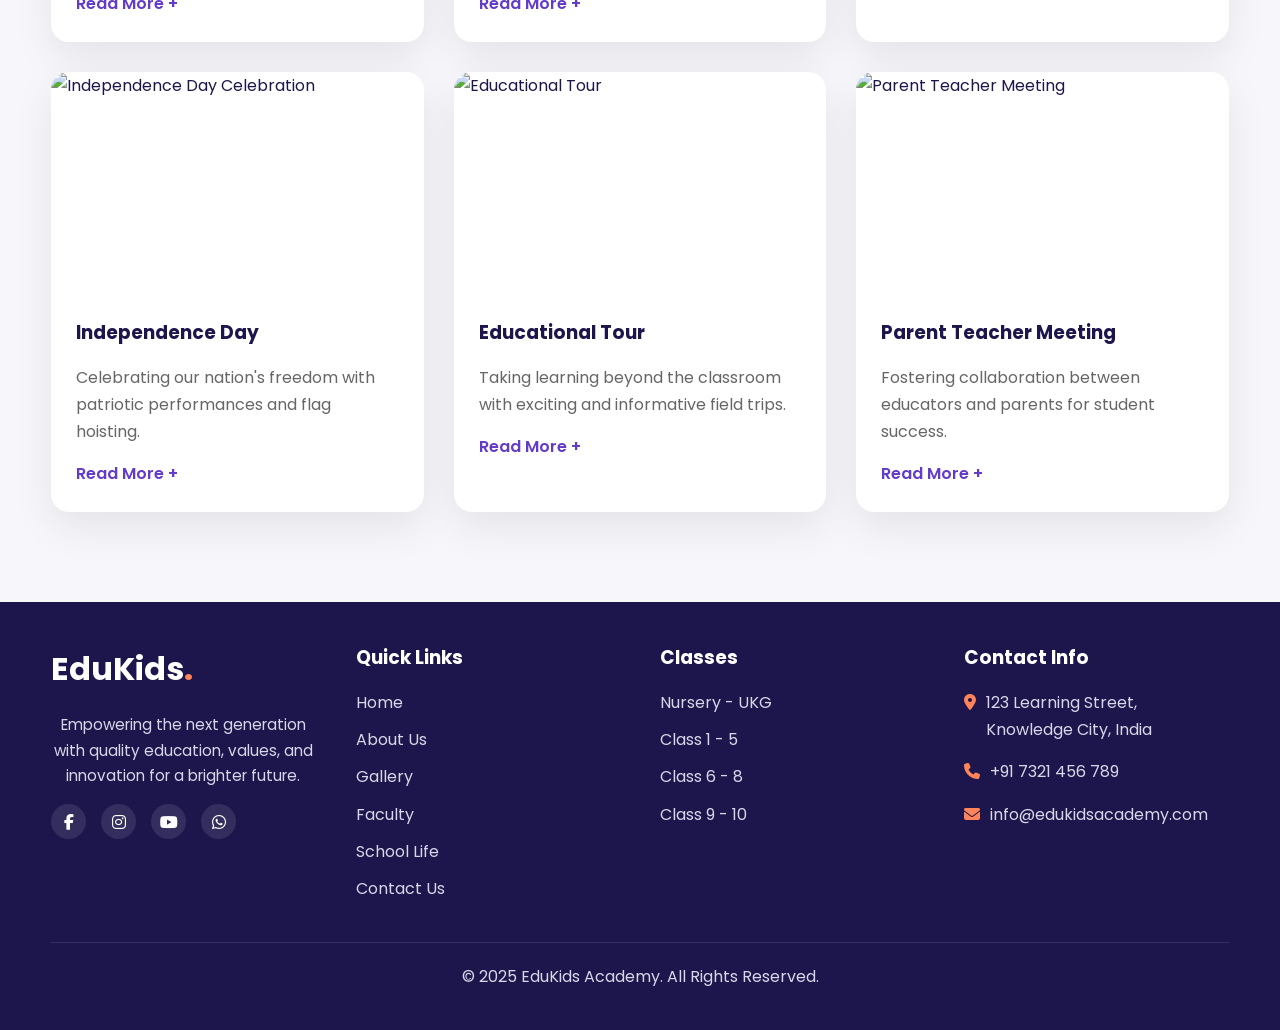
==== commit c7f7892b: "Update index.html" ====
--- a/index.html
+++ b/index.html
@@ -7,7 +7,7 @@
 
     <meta name="viewport" content="width=device-width, initial-scale=1.0">
 
-    <title>St. Mary's | Better Future For Your Kids</title>
+    <title>school web | Better Future For Your Kids</title>
 
     <!-- Google Fonts -->
 
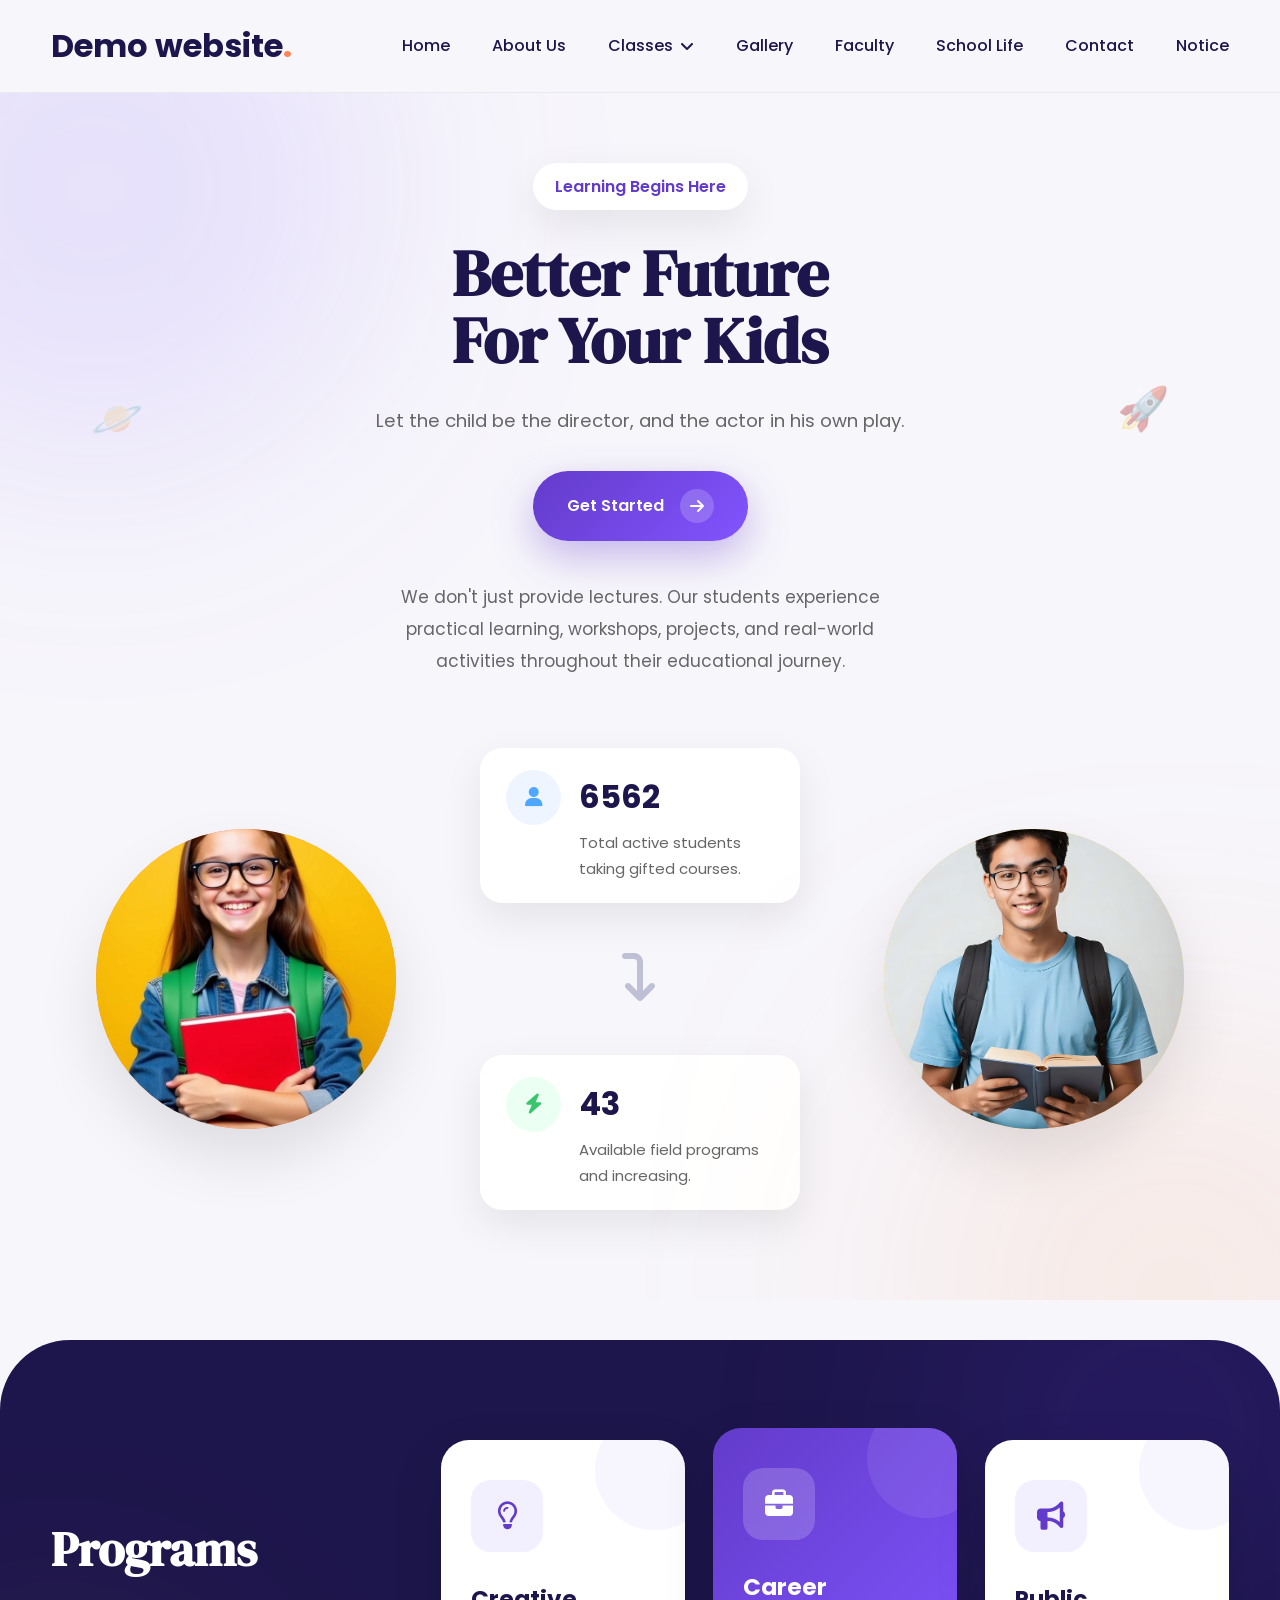
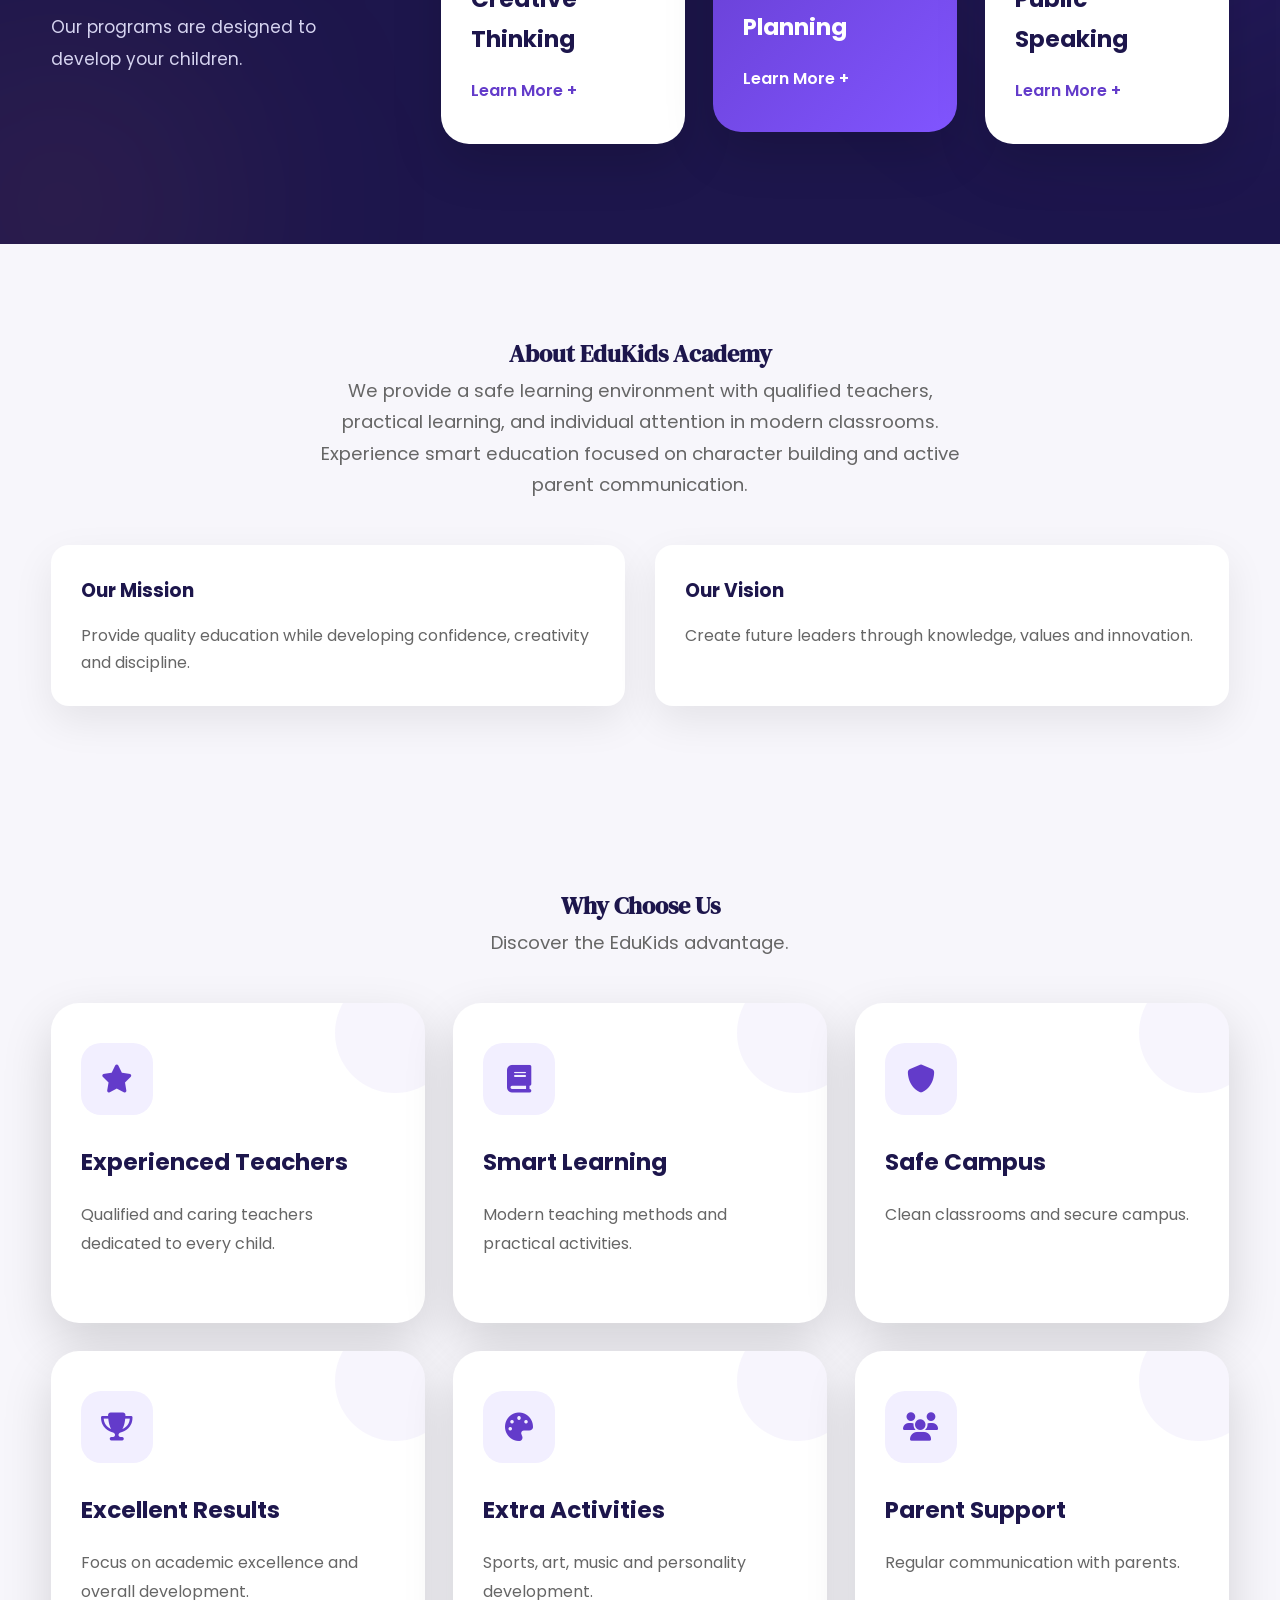
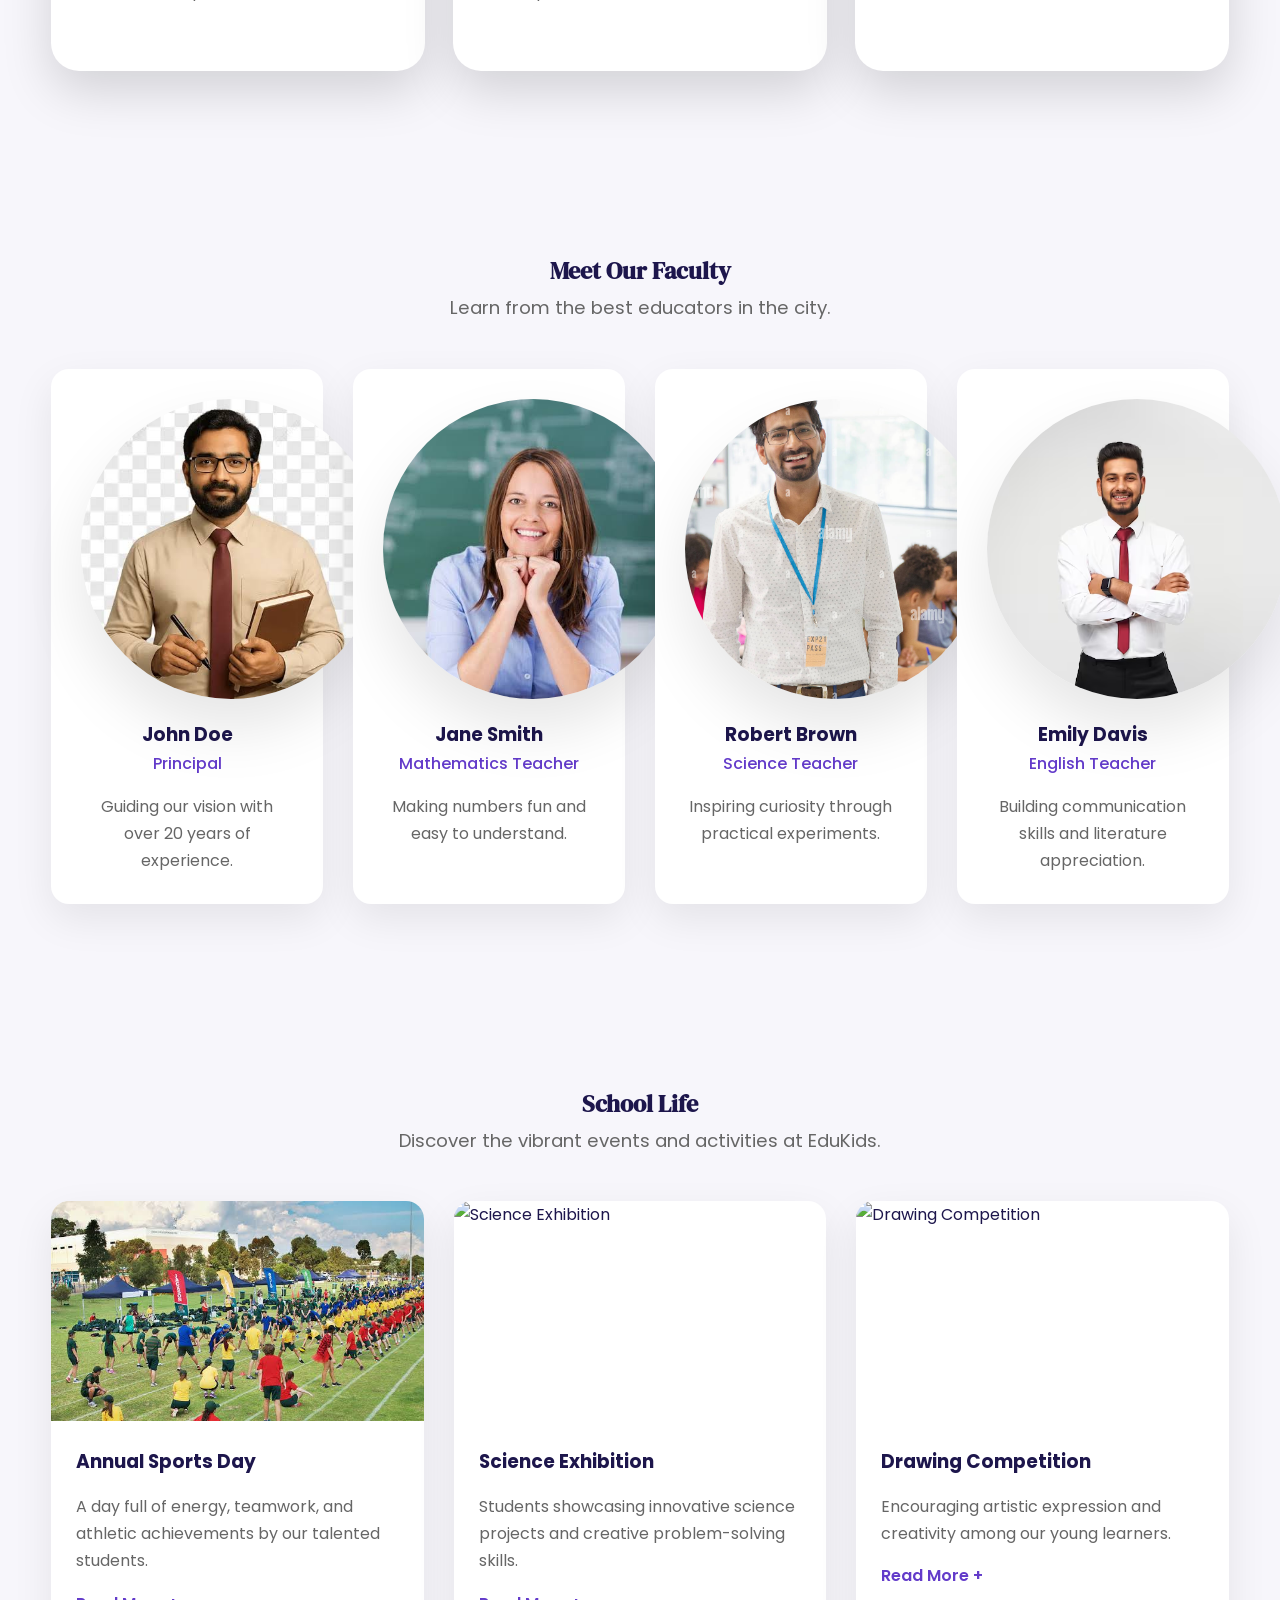
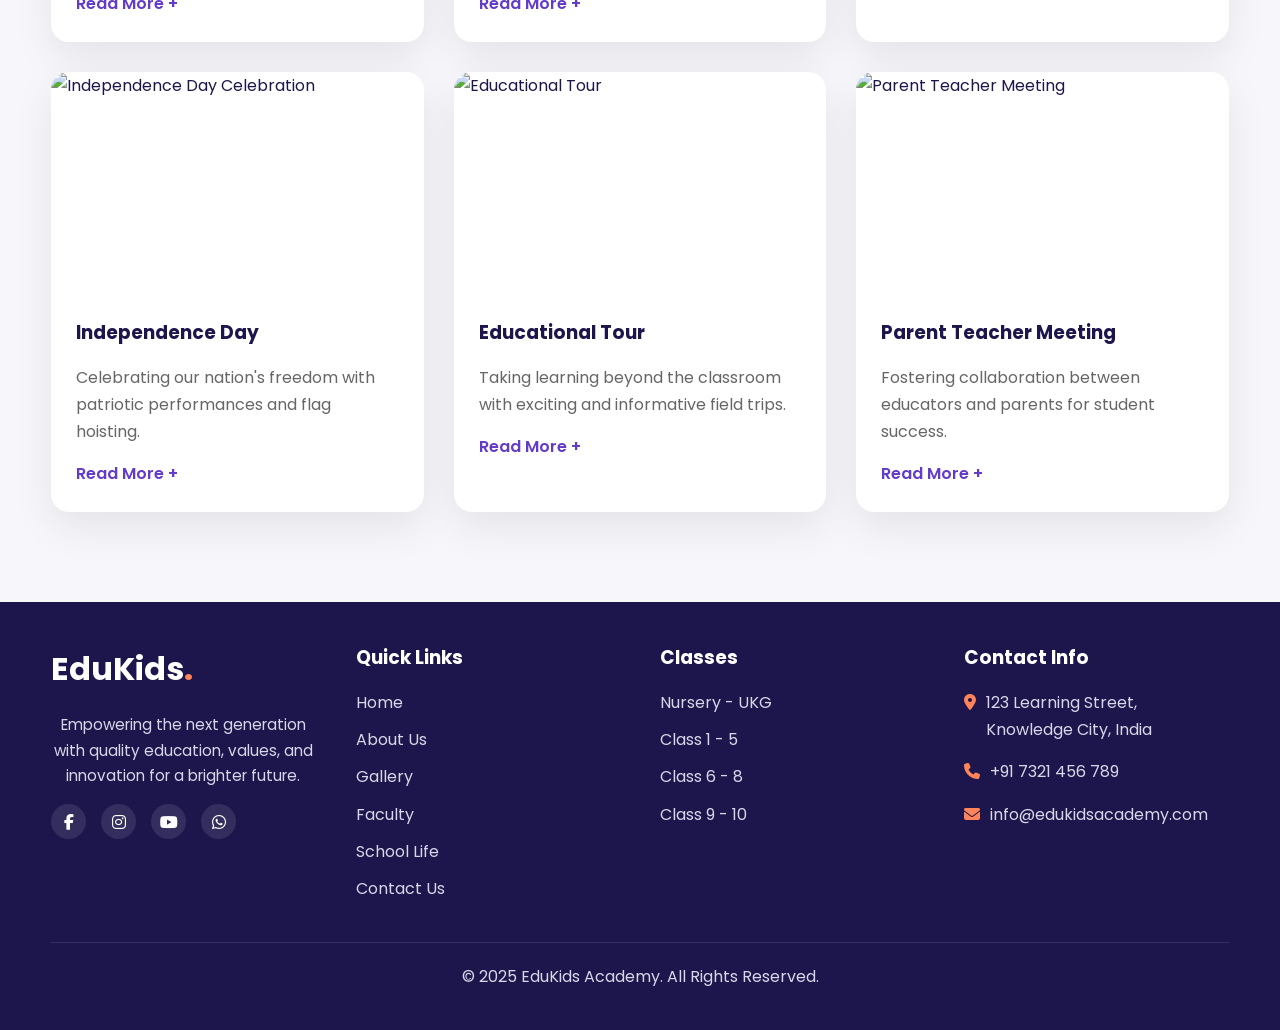
==== commit 2ddaa3c9: "Update index.html" ====
--- a/index.html
+++ b/index.html
@@ -47,7 +47,7 @@
 
             <a href="#" class="logo">
 
-                St. Mary's<span>.</span>
+                Demo website<span>.</span>
 
             </a>
 
